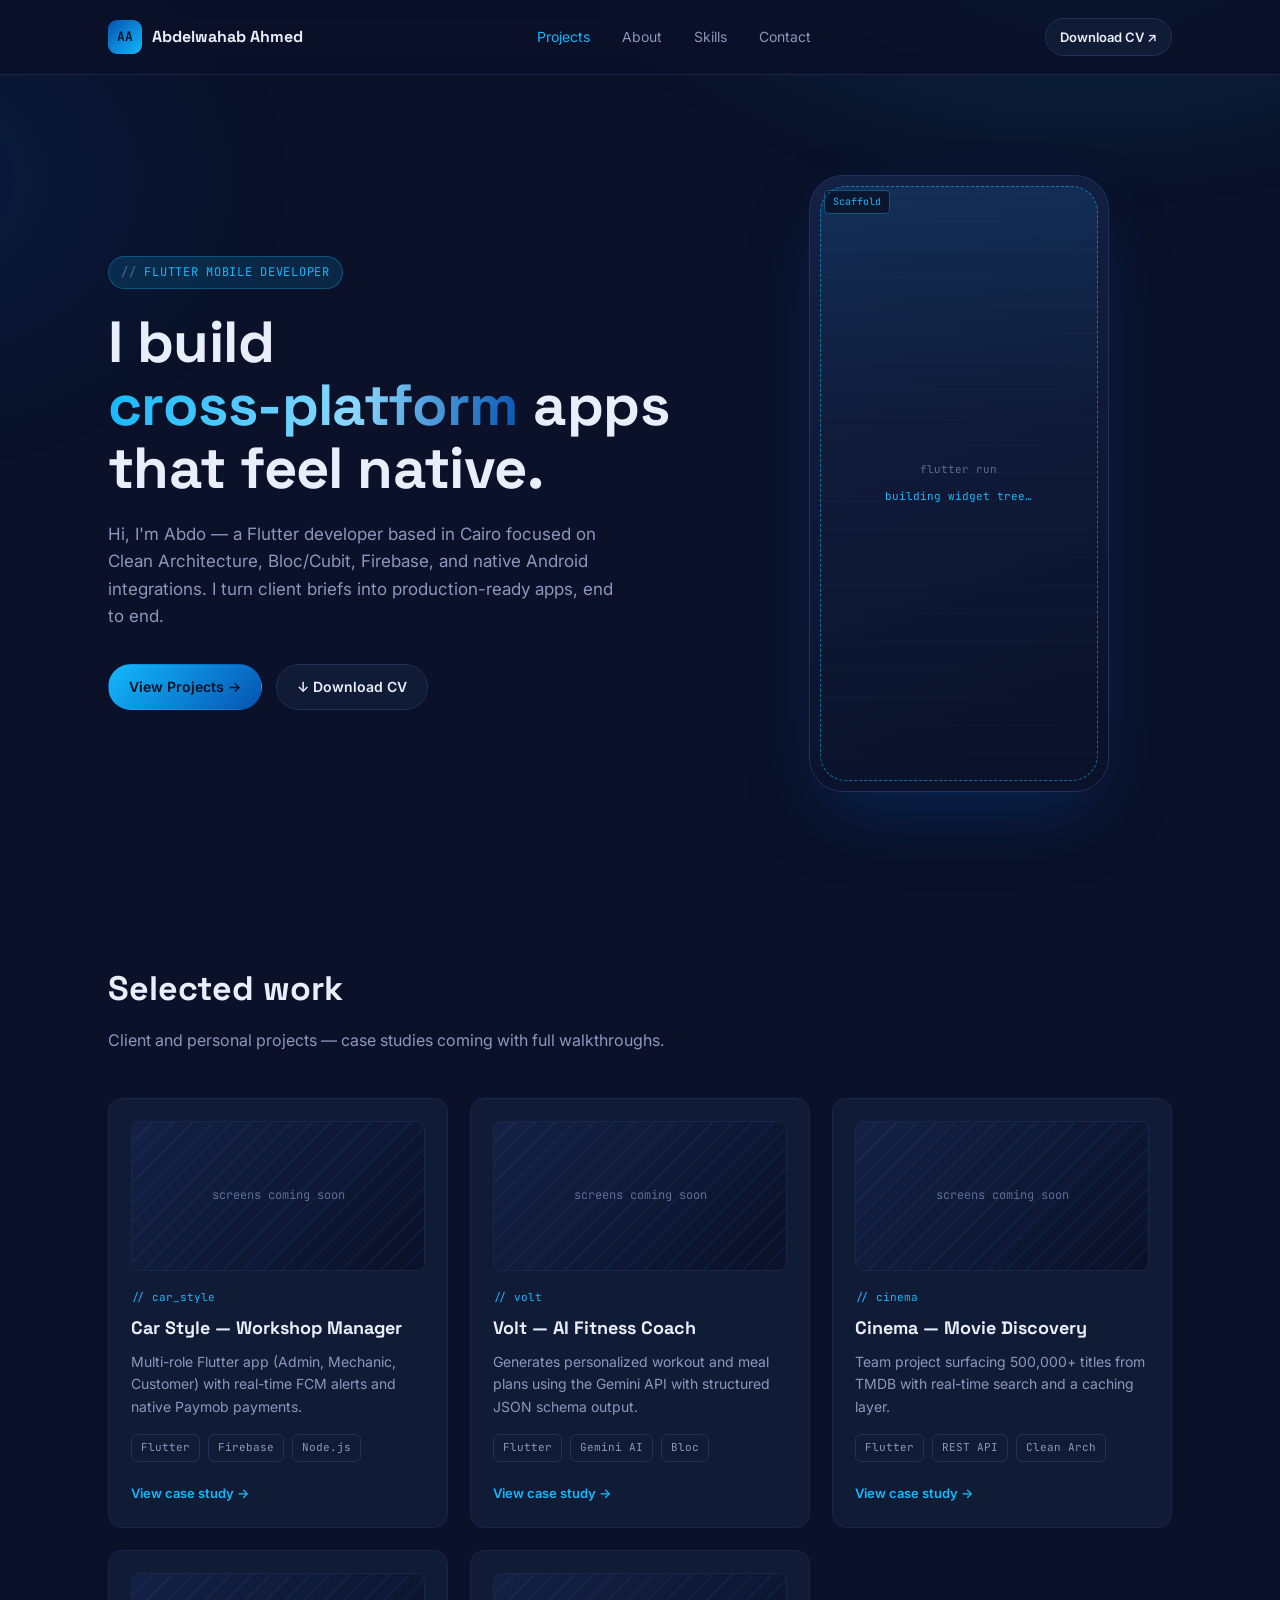
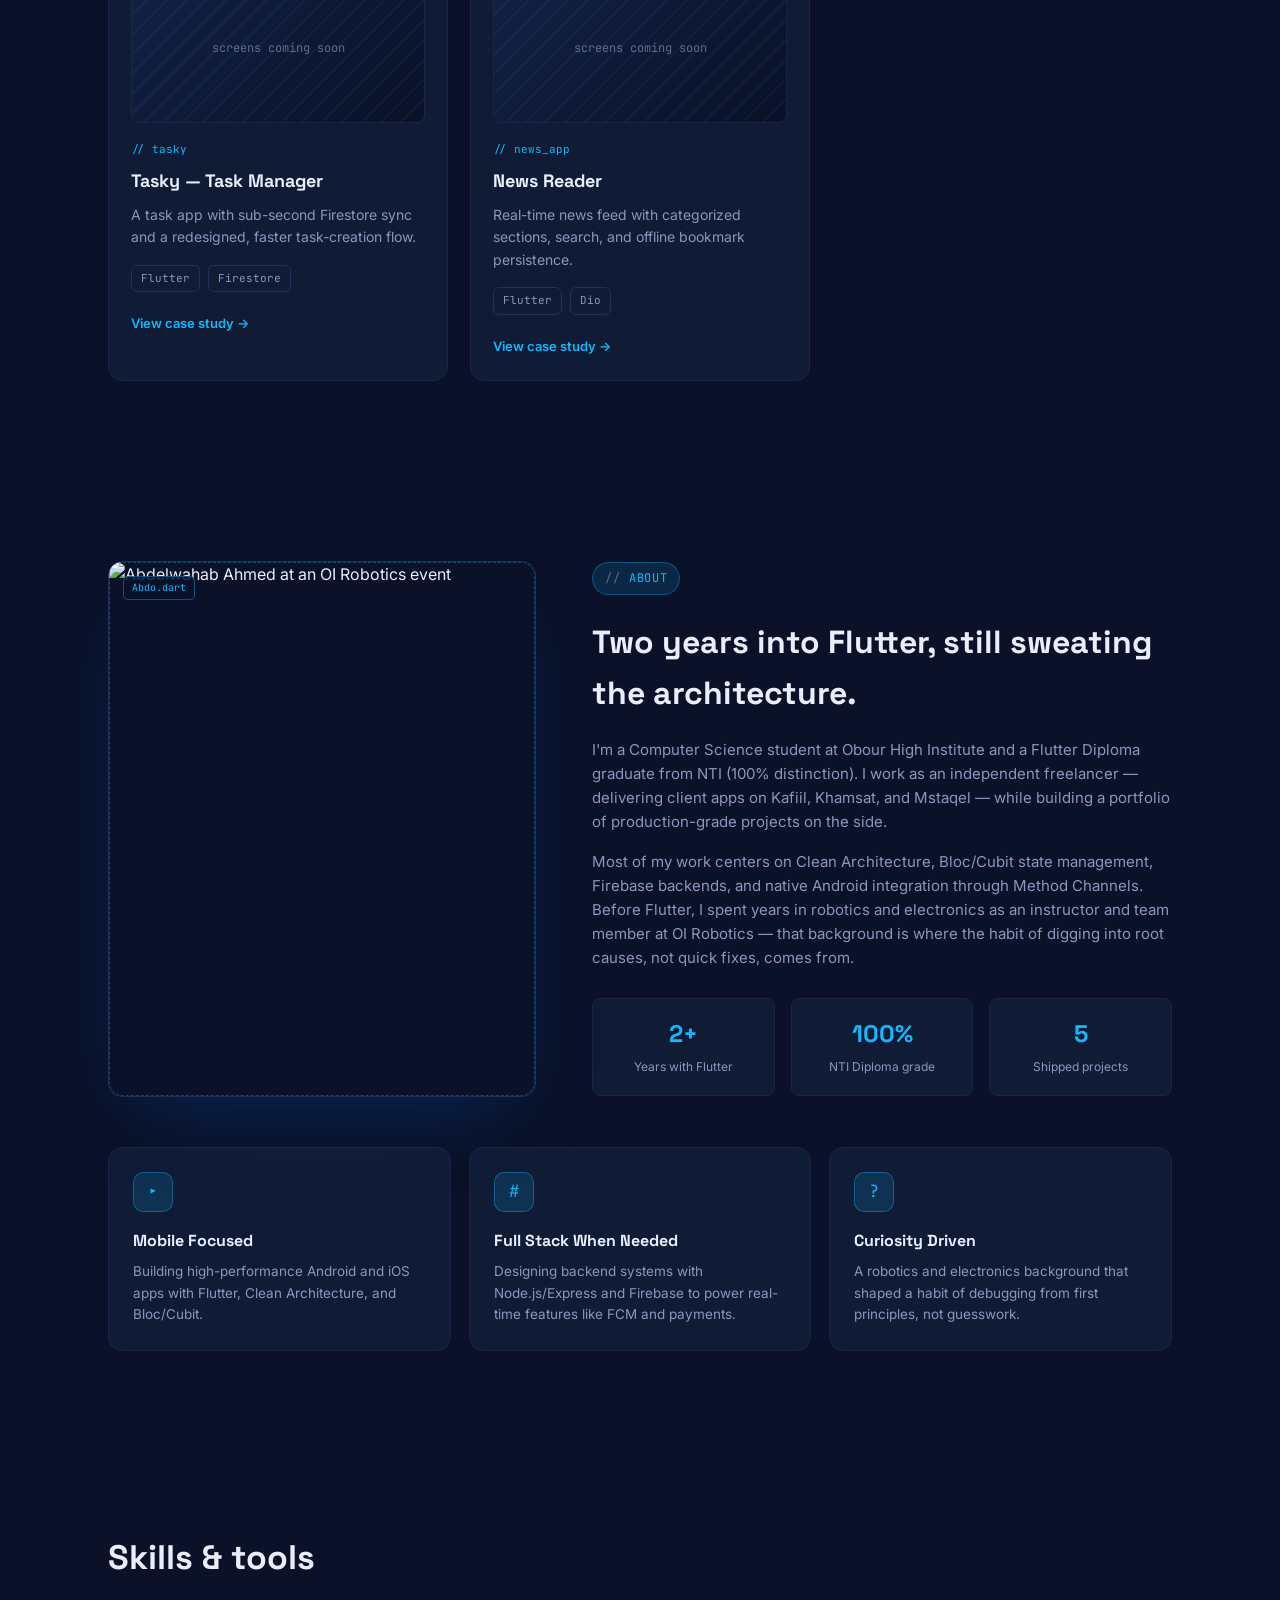
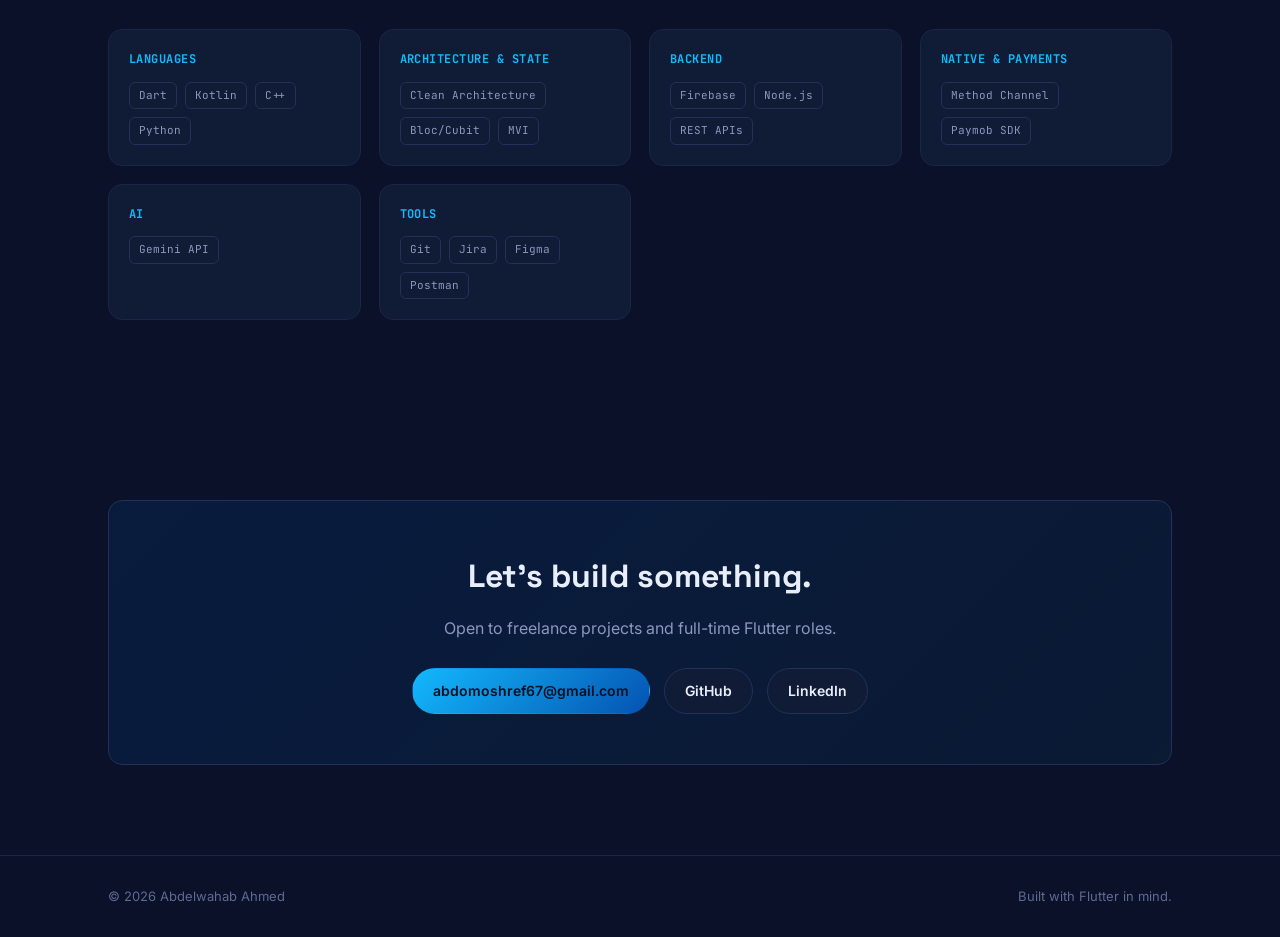
==== index.html @ 55918883 "updated about section" ====
<!DOCTYPE html>
<html lang="en">
<head>
<meta charset="UTF-8">
<meta name="viewport" content="width=device-width, initial-scale=1.0">
<title>Abdelwahab Ahmed — Flutter Mobile Developer</title>
<link rel="stylesheet" href="styles.css">
</head>
<body>

<nav class="nav">
  <div class="wrap">
    <a href="index.html" class="brand">
      <span class="brand-mark">AA</span>
      Abdelwahab Ahmed
    </a>
    <div class="nav-links">
      <a href="#projects" class="active">Projects</a>
      <a href="#about">About</a>
      <a href="#skills">Skills</a>
      <a href="#contact">Contact</a>
    </div>
    <div class="nav-cta">
      <a href="assets/Abdelwahab_Ahmed_CV.pdf" download class="btn btn-ghost btn-sm">Download CV ↗</a>
    </div>
  </div>
</nav>

<header class="hero">
  <div class="wrap hero-grid">
    <div>
      <span class="eyebrow">FLUTTER MOBILE DEVELOPER</span>
      <h1>I build <span class="grad">cross&#8209;platform</span> apps that feel native.</h1>
      <p>Hi, I'm Abdo — a Flutter developer based in Cairo focused on Clean Architecture, Bloc/Cubit, Firebase, and native Android integrations. I turn client briefs into production-ready apps, end to end.</p>
      <div class="hero-actions">
        <a href="#projects" class="btn btn-primary">View Projects →</a>
        <a href="assets/Abdelwahab_Ahmed_CV.pdf" download class="btn btn-ghost">↓ Download CV</a>
      </div>
    </div>
    <div>
      <div class="phone-mock">
        <span class="inspector-tag">Scaffold</span>
        <div class="phone-screen">
          <div>flutter run</div>
          <div style="color:var(--sky)">building widget tree…</div>
        </div>
      </div>
    </div>
  </div>
</header>

<section id="projects">
  <div class="wrap">
    <div class="section-head">
      <h2>Selected work</h2>
      <p>Client and personal projects — case studies coming with full walkthroughs.</p>
    </div>
    <div class="grid-projects">

      <div class="card">
        <div class="card-thumb">screens coming soon</div>
        <span class="card-tag">// car_style</span>
        <h3>Car Style — Workshop Manager</h3>
        <p>Multi-role Flutter app (Admin, Mechanic, Customer) with real-time FCM alerts and native Paymob payments.</p>
        <div class="chip-row">
          <span class="chip">Flutter</span><span class="chip">Firebase</span><span class="chip">Node.js</span>
        </div>
        <a href="projects/car-style.html" class="card-link">View case study →</a>
      </div>

      <div class="card">
        <div class="card-thumb">screens coming soon</div>
        <span class="card-tag">// volt</span>
        <h3>Volt — AI Fitness Coach</h3>
        <p>Generates personalized workout and meal plans using the Gemini API with structured JSON schema output.</p>
        <div class="chip-row">
          <span class="chip">Flutter</span><span class="chip">Gemini AI</span><span class="chip">Bloc</span>
        </div>
        <a href="projects/volt.html" class="card-link">View case study →</a>
      </div>

      <div class="card">
        <div class="card-thumb">screens coming soon</div>
        <span class="card-tag">// cinema</span>
        <h3>Cinema — Movie Discovery</h3>
        <p>Team project surfacing 500,000+ titles from TMDB with real-time search and a caching layer.</p>
        <div class="chip-row">
          <span class="chip">Flutter</span><span class="chip">REST API</span><span class="chip">Clean Arch</span>
        </div>
        <a href="projects/cinema.html" class="card-link">View case study →</a>
      </div>

      <div class="card">
        <div class="card-thumb">screens coming soon</div>
        <span class="card-tag">// tasky</span>
        <h3>Tasky — Task Manager</h3>
        <p>A task app with sub-second Firestore sync and a redesigned, faster task-creation flow.</p>
        <div class="chip-row">
          <span class="chip">Flutter</span><span class="chip">Firestore</span>
        </div>
        <a href="projects/tasky.html" class="card-link">View case study →</a>
      </div>

      <div class="card">
        <div class="card-thumb">screens coming soon</div>
        <span class="card-tag">// news_app</span>
        <h3>News Reader</h3>
        <p>Real-time news feed with categorized sections, search, and offline bookmark persistence.</p>
        <div class="chip-row">
          <span class="chip">Flutter</span><span class="chip">Dio</span>
        </div>
        <a href="projects/news-app.html" class="card-link">View case study →</a>
      </div>

    </div>
  </div>
</section>

<section id="about">
  <div class="wrap">
    <div class="about-grid">
      <div class="about-photo">
        <span class="inspector-tag">Abdo.dart</span>
        <img src="assets/about-photo.jpg" alt="Abdelwahab Ahmed at an OI Robotics event">
      </div>
      <div class="about-copy">
        <span class="eyebrow">ABOUT</span>
        <h2 style="font-family:var(--font-display); font-size:clamp(24px,3vw,32px); margin-bottom:18px;">Two years into Flutter, still sweating the architecture.</h2>
        <p>I'm a Computer Science student at Obour High Institute and a Flutter Diploma graduate from NTI (100% distinction). I work as an independent freelancer — delivering client apps on Kafiil, Khamsat, and Mstaqel — while building a portfolio of production-grade projects on the side.</p>
        <p>Most of my work centers on Clean Architecture, Bloc/Cubit state management, Firebase backends, and native Android integration through Method Channels. Before Flutter, I spent years in robotics and electronics as an instructor and team member at OI Robotics — that background is where the habit of digging into root causes, not quick fixes, comes from.</p>
        <div class="stat-row">
          <div class="stat"><b>2+</b><span>Years with Flutter</span></div>
          <div class="stat"><b>100%</b><span>NTI Diploma grade</span></div>
          <div class="stat"><b>5</b><span>Shipped projects</span></div>
        </div>
      </div>
    </div>

    <div class="about-features">
      <div class="feature-card">
        <div class="feature-icon">▸</div>
        <h4>Mobile Focused</h4>
        <p>Building high-performance Android and iOS apps with Flutter, Clean Architecture, and Bloc/Cubit.</p>
      </div>
      <div class="feature-card">
        <div class="feature-icon">#</div>
        <h4>Full Stack When Needed</h4>
        <p>Designing backend systems with Node.js/Express and Firebase to power real-time features like FCM and payments.</p>
      </div>
      <div class="feature-card">
        <div class="feature-icon">?</div>
        <h4>Curiosity Driven</h4>
        <p>A robotics and electronics background that shaped a habit of debugging from first principles, not guesswork.</p>
      </div>
    </div>
  </div>
</section>

<section id="skills">
  <div class="wrap">
    <div class="section-head">
      <h2>Skills &amp; tools</h2>
    </div>
    <div class="skills-grid">
      <div class="skill-card">
        <h4>LANGUAGES</h4>
        <div class="chip-row">
          <span class="chip">Dart</span><span class="chip">Kotlin</span><span class="chip">C++</span><span class="chip">Python</span>
        </div>
      </div>
      <div class="skill-card">
        <h4>ARCHITECTURE &amp; STATE</h4>
        <div class="chip-row">
          <span class="chip">Clean Architecture</span><span class="chip">Bloc/Cubit</span><span class="chip">MVI</span>
        </div>
      </div>
      <div class="skill-card">
        <h4>BACKEND</h4>
        <div class="chip-row">
          <span class="chip">Firebase</span><span class="chip">Node.js</span><span class="chip">REST APIs</span>
        </div>
      </div>
      <div class="skill-card">
        <h4>NATIVE &amp; PAYMENTS</h4>
        <div class="chip-row">
          <span class="chip">Method Channel</span><span class="chip">Paymob SDK</span>
        </div>
      </div>
      <div class="skill-card">
        <h4>AI</h4>
        <div class="chip-row">
          <span class="chip">Gemini API</span>
        </div>
      </div>
      <div class="skill-card">
        <h4>TOOLS</h4>
        <div class="chip-row">
          <span class="chip">Git</span><span class="chip">Jira</span><span class="chip">Figma</span><span class="chip">Postman</span>
        </div>
      </div>
    </div>
  </div>
</section>

<section id="contact">
  <div class="wrap">
    <div class="contact-box">
      <h2>Let's build something.</h2>
      <p>Open to freelance projects and full-time Flutter roles.</p>
      <div class="contact-links">
        <a href="mailto:abdomoshref67@gmail.com" class="btn btn-primary">abdomoshref67@gmail.com</a>
        <a href="#" class="btn btn-ghost">GitHub</a>
        <a href="#" class="btn btn-ghost">LinkedIn</a>
      </div>
    </div>
  </div>
</section>

<footer>
  <div class="wrap">
    <span>© 2026 Abdelwahab Ahmed</span>
    <span>Built with Flutter in mind.</span>
  </div>
</footer>

</body>
</html>
---- styles.css ----
@import url('https://fonts.googleapis.com/css2?family=Space+Grotesk:wght@500;600;700&family=Inter:wght@400;500;600&family=JetBrains+Mono:wght@400;500&display=swap');

:root{
  /* Ink */
  --bg: #0A1128;
  --surface: #101B36;
  --surface-2: #142145;
  --border: #22305A;
  --border-soft: #1A2547;

  /* Flutter-inspired blue gradient (brand-grounded, not generic indigo) */
  --deep: #0553B1;
  --sky: #13B9FD;
  --sky-soft: rgba(19,185,253,0.14);

  --text: #E9EEFB;
  --text-muted: #8C97BE;
  --text-faint: #5E6A93;

  --ok: #34D399;
  --warn: #F5A623;

  --radius: 14px;
  --radius-sm: 8px;
  --maxw: 1120px;

  --font-display: 'Space Grotesk', 'Inter', sans-serif;
  --font-body: 'Inter', -apple-system, sans-serif;
  --font-mono: 'JetBrains Mono', monospace;
}

*{ box-sizing: border-box; margin:0; padding:0; }
html{ scroll-behavior: smooth; }
body{
  background: var(--bg);
  color: var(--text);
  font-family: var(--font-body);
  line-height: 1.6;
  -webkit-font-smoothing: antialiased;
}
body::before{
  content:"";
  position: fixed; inset:0;
  background:
    radial-gradient(ellipse 900px 500px at 85% -10%, rgba(19,185,253,0.16), transparent 60%),
    radial-gradient(ellipse 700px 500px at -10% 20%, rgba(5,83,177,0.18), transparent 60%);
  pointer-events:none; z-index:0;
}
img{ max-width:100%; display:block; }
a{ color: inherit; text-decoration:none; }
:focus-visible{ outline: 2px solid var(--sky); outline-offset: 3px; }
.wrap{ max-width: var(--maxw); margin:0 auto; padding: 0 28px; position:relative; z-index:1; }

/* ---------- Nav ---------- */
.nav{
  position: sticky; top:0; z-index:50;
  background: rgba(10,17,40,0.82);
  backdrop-filter: blur(10px);
  border-bottom: 1px solid var(--border-soft);
}
.nav .wrap{ display:flex; align-items:center; justify-content:space-between; height:74px; }
.brand{ display:flex; align-items:center; gap:10px; font-family: var(--font-display); font-weight:700; font-size:16px; }
.brand-mark{
  width:34px; height:34px; border-radius:9px;
  background: linear-gradient(135deg, var(--deep), var(--sky));
  display:flex; align-items:center; justify-content:center;
  font-family: var(--font-mono); font-size:13px; font-weight:600; color:#04101F;
}
.nav-links{ display:flex; gap:32px; font-size:14px; color: var(--text-muted); }
.nav-links a:hover{ color: var(--text); }
.nav-links .active{ color: var(--sky); }
.nav-cta{ display:flex; align-items:center; gap:14px; }

.btn{
  display:inline-flex; align-items:center; gap:8px;
  padding: 11px 20px; border-radius: 999px;
  font-size: 14px; font-weight:600; font-family: var(--font-body);
  border:1px solid transparent; cursor:pointer;
  transition: transform .15s ease, border-color .15s ease, background .15s ease;
}
.btn:hover{ transform: translateY(-1px); }
.btn-primary{ background: linear-gradient(135deg, var(--sky), var(--deep)); color:#04101F; }
.btn-ghost{ background: var(--surface); border-color: var(--border); color: var(--text); }
.btn-ghost:hover{ border-color: var(--sky); }
.btn-sm{ padding: 8px 14px; font-size:13px; }

/* ---------- Eyebrow / labels ---------- */
.eyebrow{
  display:inline-flex; align-items:center; gap:8px;
  font-family: var(--font-mono); font-size:12px; letter-spacing:.06em;
  color: var(--sky); background: var(--sky-soft);
  border:1px solid rgba(19,185,253,0.3);
  padding:6px 12px; border-radius: 999px; margin-bottom:22px;
}
.eyebrow::before{ content:"//"; color: var(--text-faint); }

/* ---------- Hero ---------- */
.hero{ padding: 100px 0 80px; position:relative; }
.hero-grid{ display:grid; grid-template-columns: 1.15fr 0.85fr; gap:60px; align-items:center; }
.hero h1{
  font-family: var(--font-display); font-weight:700;
  font-size: clamp(38px, 5vw, 58px); line-height:1.08; letter-spacing:-0.01em;
}
.hero h1 .grad{
  background: linear-gradient(100deg, var(--sky), #8BD8FF 60%, var(--deep));
  -webkit-background-clip:text; background-clip:text; color:transparent;
}
.hero p{ color: var(--text-muted); font-size:17px; max-width:520px; margin-top:22px; }
.hero-actions{ display:flex; gap:14px; margin-top:34px; }

/* Widget-inspector style phone mockup — signature element */
.phone-mock{
  position:relative; width: 100%; max-width:300px; margin-inline:auto;
  aspect-ratio: 9/18.5;
  border-radius: 34px;
  background: linear-gradient(160deg, var(--surface-2), var(--bg));
  border: 1px solid var(--border);
  box-shadow: 0 30px 80px -20px rgba(5,83,177,0.35);
  padding: 10px;
  overflow:hidden;
}
.phone-mock::after{
  content:"";
  position:absolute; inset: 10px;
  border-radius: 26px;
  border: 1.5px dashed rgba(19,185,253,0.55);
  pointer-events:none;
}
.phone-screen{
  width:100%; height:100%; border-radius:26px;
  background:
    linear-gradient(180deg, rgba(19,185,253,0.10), transparent 40%),
    repeating-linear-gradient(0deg, rgba(255,255,255,0.02) 0 1px, transparent 1px 28px);
  display:flex; flex-direction:column; align-items:center; justify-content:center; gap:10px;
  color: var(--text-faint); font-family: var(--font-mono); font-size:11px; text-align:center; padding: 20px;
}
.inspector-tag{
  position:absolute; top:14px; left:14px;
  font-family: var(--font-mono); font-size:10px; color: var(--sky);
  background: rgba(10,17,40,0.85); border:1px solid rgba(19,185,253,0.4);
  padding:3px 8px; border-radius:5px;
}

/* ---------- Section shell ---------- */
section{ padding: 90px 0; position:relative; }
.section-head{ margin-bottom:44px; max-width: 640px; }
.section-head h2{ font-family: var(--font-display); font-size: clamp(26px,3vw,34px); font-weight:700; }
.section-head p{ color: var(--text-muted); margin-top:12px; }

/* ---------- Project cards ---------- */
.grid-projects{ display:grid; grid-template-columns: repeat(auto-fit, minmax(300px,1fr)); gap:22px; }
.card{
  background: var(--surface);
  border:1px solid var(--border-soft);
  border-radius: var(--radius);
  padding: 22px;
  transition: border-color .15s ease, transform .15s ease;
}
.card:hover{ border-color: var(--sky); transform: translateY(-3px); }
.card-thumb{
  height:150px; border-radius: var(--radius-sm); margin-bottom:18px;
  background: linear-gradient(135deg, var(--surface-2), var(--bg));
  border: 1px solid var(--border-soft);
  display:flex; align-items:center; justify-content:center;
  font-family: var(--font-mono); font-size:12px; color: var(--text-faint);
  position:relative; overflow:hidden;
}
.card-thumb::before{
  content:""; position:absolute; inset:0;
  background: repeating-linear-gradient(135deg, rgba(19,185,253,0.06) 0 2px, transparent 2px 14px);
}
.card-tag{ font-family: var(--font-mono); font-size:11px; color: var(--sky); margin-bottom:8px; display:block; }
.card h3{ font-family: var(--font-display); font-size:18px; margin-bottom:8px; }
.card p{ color: var(--text-muted); font-size:14px; margin-bottom:16px; }
.chip-row{ display:flex; flex-wrap:wrap; gap:8px; margin-bottom:18px; }
.chip{
  font-family: var(--font-mono); font-size:11px; color: var(--text-muted);
  border:1px solid var(--border); padding:4px 9px; border-radius:6px;
}
.card-link{ font-size:13px; font-weight:600; color: var(--sky); display:inline-flex; align-items:center; gap:6px; }
.card-link:hover{ gap:9px; }

/* ---------- Skills ---------- */
.skills-grid{ display:grid; grid-template-columns: repeat(auto-fit, minmax(230px,1fr)); gap:18px; }
.skill-card{ background: var(--surface); border:1px solid var(--border-soft); border-radius: var(--radius); padding:20px; }
.skill-card h4{ font-family: var(--font-mono); font-size:12px; color: var(--sky); letter-spacing:.04em; margin-bottom:12px; }
.skill-card .chip-row{ margin:0; }

/* ---------- About ---------- */
.about-grid{ display:grid; grid-template-columns: 0.85fr 1.15fr; gap:56px; align-items:center; margin-bottom:50px; }
.about-photo{
  position:relative; border-radius: var(--radius); overflow:hidden;
  border:1px solid var(--border); aspect-ratio: 4/5;
  box-shadow: 0 30px 80px -30px rgba(5,83,177,0.4);
}
.about-photo img{ width:100%; height:100%; object-fit:cover; }
.about-photo::after{
  content:""; position:absolute; inset:0; border-radius:var(--radius);
  border: 1.5px dashed rgba(19,185,253,0.35); pointer-events:none;
}
.about-photo .inspector-tag{ top:14px; left:14px; }
.about-copy p{ color: var(--text-muted); margin-bottom:16px; font-size:15px; }
.about-copy p:last-child{ margin-bottom:0; }

.about-features{ display:grid; grid-template-columns:repeat(3,1fr); gap:18px; }
.feature-card{ background: var(--surface); border:1px solid var(--border-soft); border-radius: var(--radius); padding:24px; }
.feature-icon{
  width:40px; height:40px; border-radius:10px; margin-bottom:16px;
  background: var(--sky-soft); border:1px solid rgba(19,185,253,0.35);
  display:flex; align-items:center; justify-content:center;
  font-family: var(--font-mono); font-size:17px; color: var(--sky);
}
.feature-card h4{ font-family: var(--font-display); font-size:16px; margin-bottom:8px; }
.feature-card p{ color: var(--text-muted); font-size:13.5px; }

.stat-row{ display:grid; grid-template-columns:repeat(3,1fr); gap:16px; margin-top:28px; }
.stat{ background: var(--surface); border:1px solid var(--border-soft); border-radius: var(--radius-sm); padding:16px; text-align:center; }
.stat b{ font-family: var(--font-display); font-size:24px; display:block; color: var(--sky); }
.stat span{ font-size:12px; color: var(--text-muted); }

/* ---------- Contact ---------- */
.contact-box{
  background: linear-gradient(135deg, rgba(5,83,177,0.16), rgba(19,185,253,0.06));
  border:1px solid var(--border); border-radius: var(--radius);
  padding: 50px; text-align:center;
}
.contact-box h2{ font-family: var(--font-display); font-size: clamp(24px,3vw,32px); margin-bottom:14px; }
.contact-box p{ color: var(--text-muted); margin-bottom:26px; }
.contact-links{ display:flex; gap:14px; justify-content:center; flex-wrap:wrap; }

footer{ border-top:1px solid var(--border-soft); padding: 30px 0; }
footer .wrap{ display:flex; justify-content:space-between; align-items:center; font-size:13px; color: var(--text-faint); flex-wrap:wrap; gap:10px; }

/* ---------- Project detail page ---------- */
.case-hero{
  background: var(--surface); border-bottom:1px solid var(--border-soft);
  padding: 40px 0 34px;
}
.back-link{ font-family: var(--font-mono); font-size:13px; color: var(--text-muted); display:inline-flex; gap:8px; margin-bottom:20px; }
.back-link:hover{ color: var(--sky); }
.case-title-row{ display:flex; align-items:flex-end; justify-content:space-between; gap:20px; flex-wrap:wrap; }
.case-title-row h1{ font-family: var(--font-display); font-size: clamp(28px,4vw,40px); }
.case-title-row .eyebrow{ margin-bottom:12px; }

.case-body{ padding: 60px 0 90px; }
.case-grid{ display:grid; grid-template-columns: 1.2fr 0.8fr; gap:44px; align-items:start; }
.box{ background: var(--surface); border:1px solid var(--border-soft); border-radius: var(--radius); padding:28px; margin-bottom:22px; }
.box h3{ font-family: var(--font-display); font-size:19px; margin-bottom:16px; display:flex; align-items:center; gap:10px; }
.box h3 .ic{ color: var(--sky); font-family: var(--font-mono); font-size:16px; }
.box p{ color: var(--text-muted); }
.cap-list{ list-style:none; display:flex; flex-direction:column; gap:12px; }
.cap-list li{ display:flex; gap:10px; font-size:14.5px; color: var(--text); }
.cap-list li::before{ content:"\2713"; color: var(--ok); font-weight:700; flex-shrink:0; }
.tech-row{ display:flex; flex-wrap:wrap; gap:9px; }
.side-sticky{ position:sticky; top:100px; }

@media (max-width: 860px){
  .hero-grid, .about-grid, .case-grid{ grid-template-columns: 1fr; }
  .nav-links{ display:none; }
  .stat-row{ grid-template-columns: 1fr 1fr; }
  .about-features{ grid-template-columns: 1fr; }
}
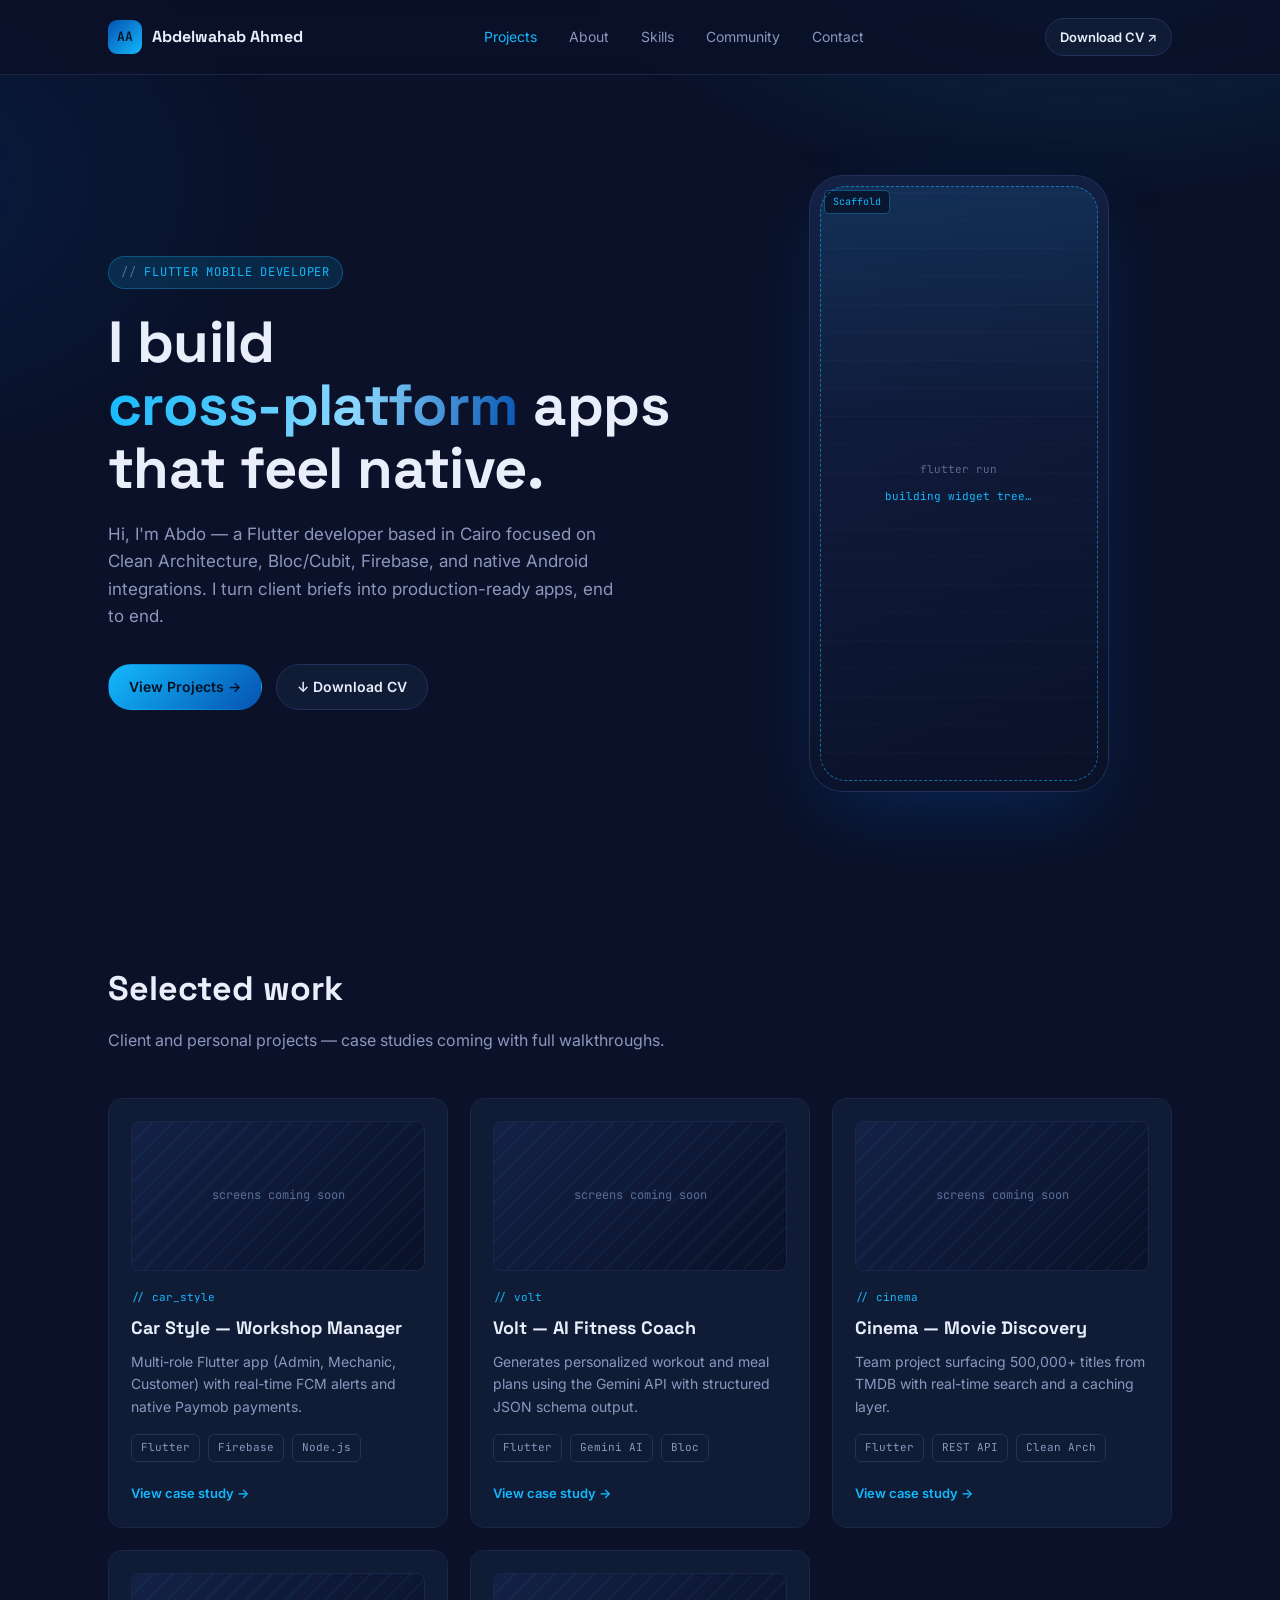
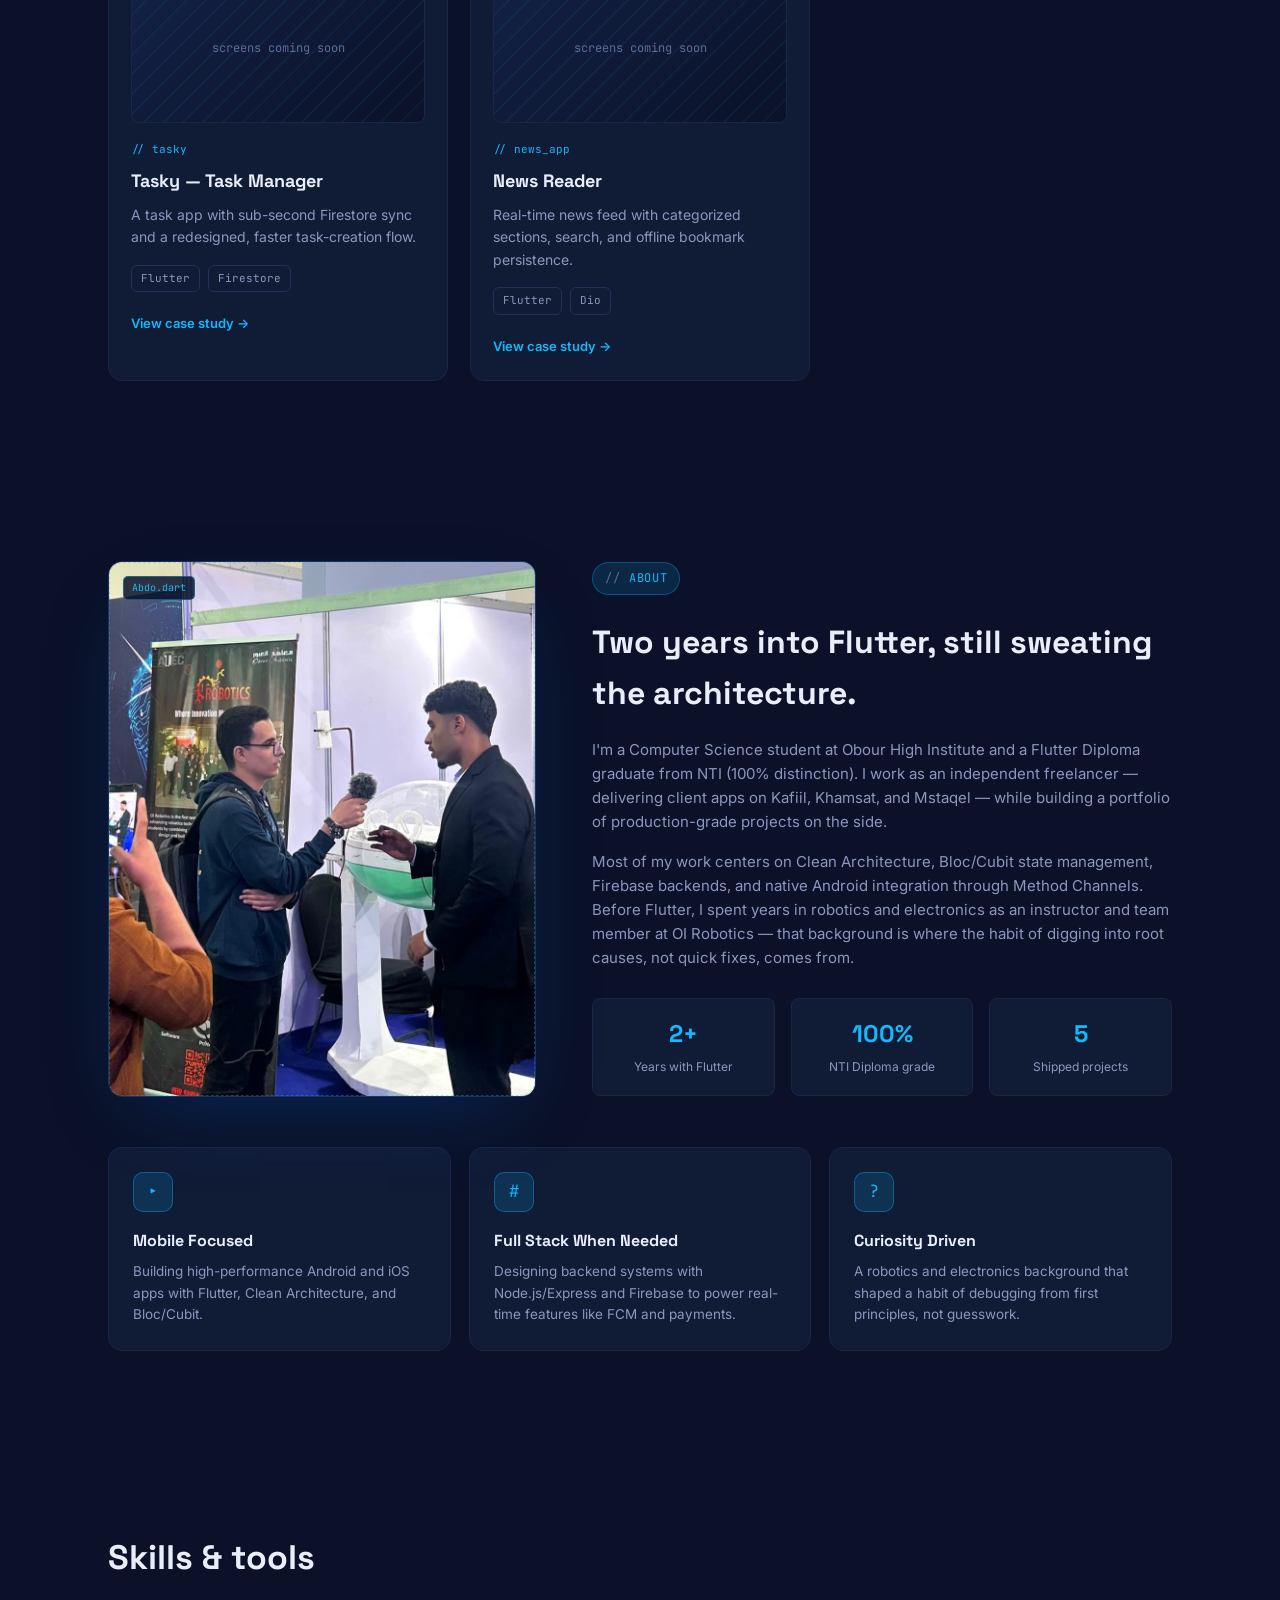
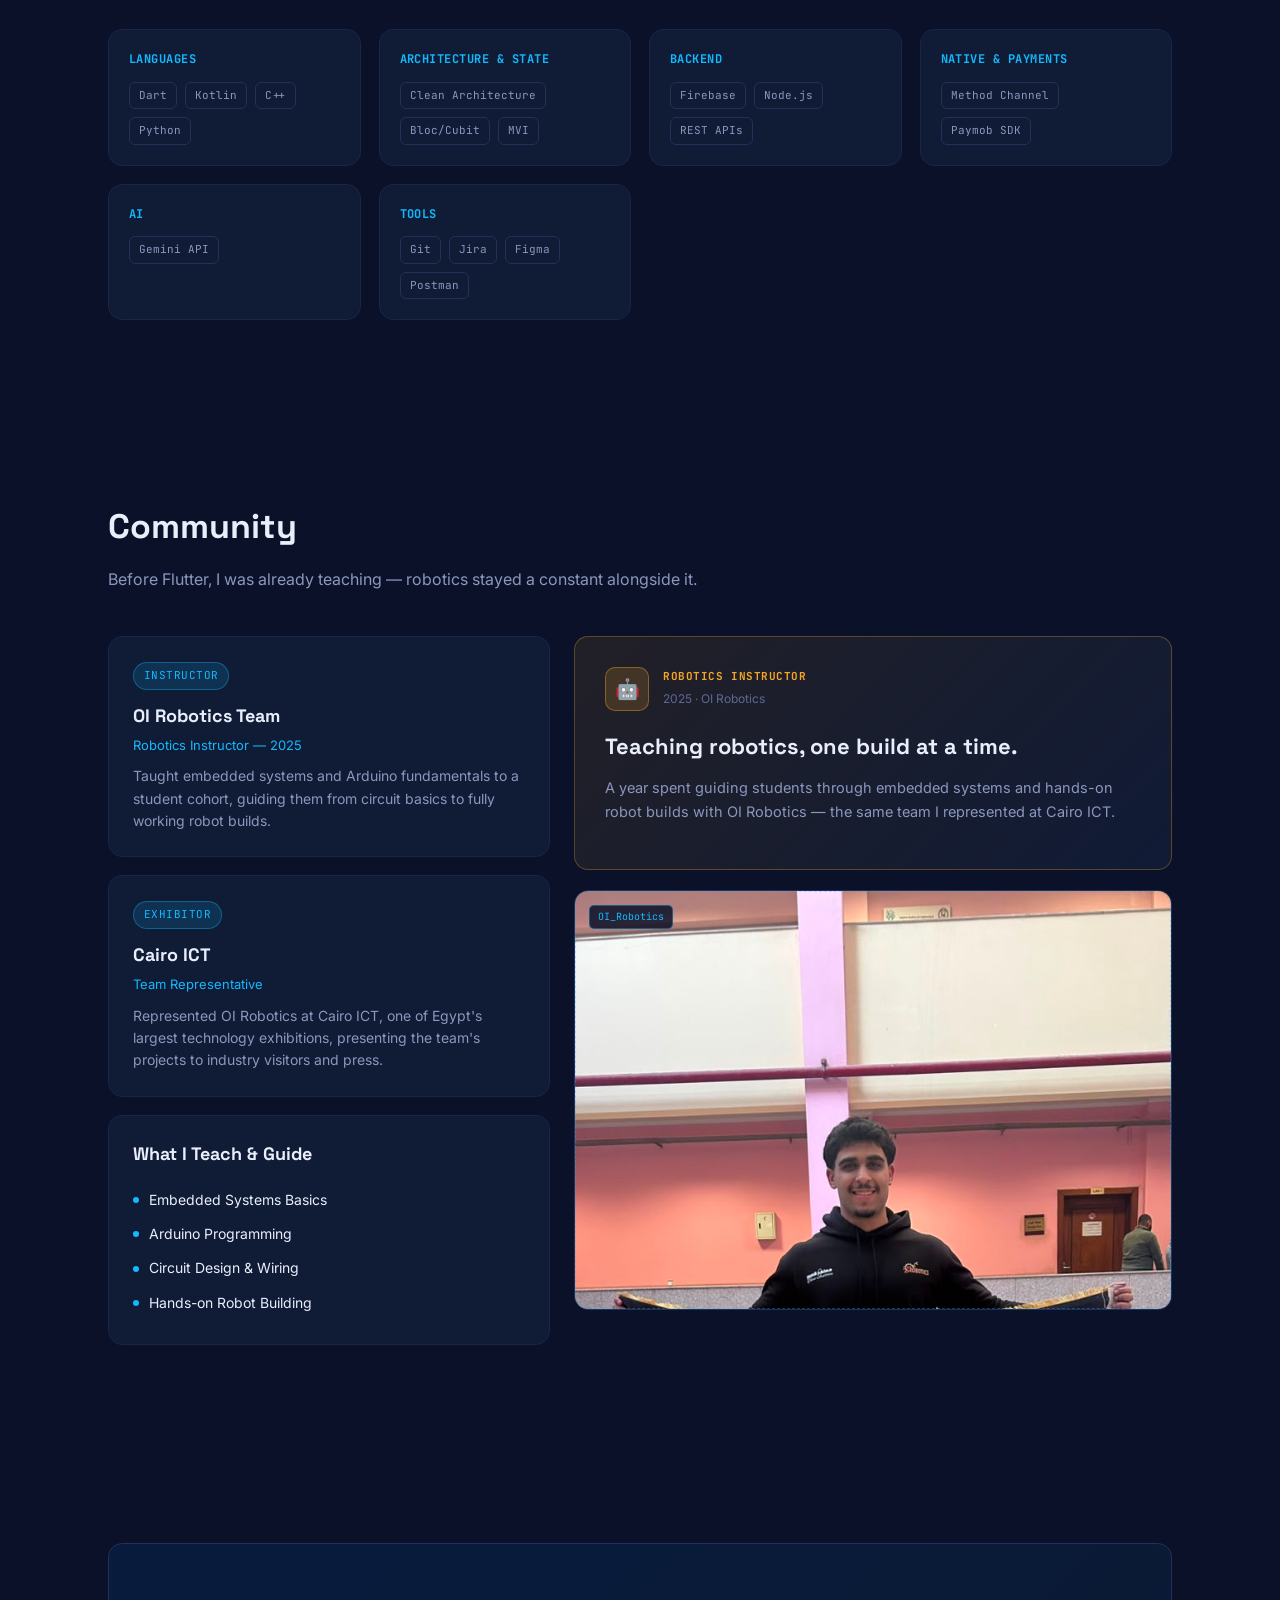
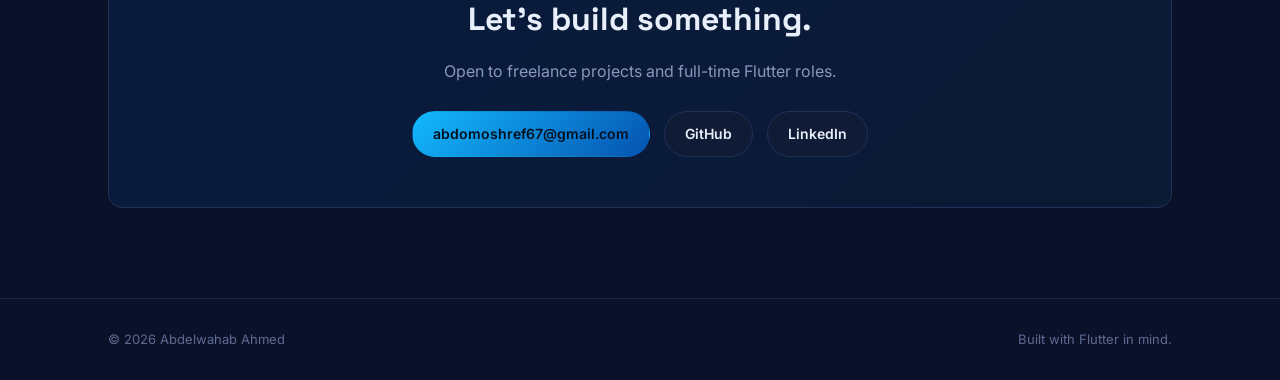
==== commit f698d68a: "added community section" ====
--- a/index.html
+++ b/index.html
@@ -18,6 +18,7 @@
       <a href="#projects" class="active">Projects</a>
       <a href="#about">About</a>
       <a href="#skills">Skills</a>
+      <a href="#community">Community</a>
       <a href="#contact">Contact</a>
     </div>
     <div class="nav-cta">
@@ -202,6 +203,58 @@
   </div>
 </section>
 
+<section id="community">
+  <div class="wrap">
+    <div class="section-head">
+      <h2>Community</h2>
+      <p>Before Flutter, I was already teaching — robotics stayed a constant alongside it.</p>
+    </div>
+    <div class="community-grid">
+      <div>
+        <div class="community-card">
+          <span class="role-tag">INSTRUCTOR</span>
+          <h4>OI Robotics Team</h4>
+          <span class="role-sub">Robotics Instructor — 2025</span>
+          <p>Taught embedded systems and Arduino fundamentals to a student cohort, guiding them from circuit basics to fully working robot builds.</p>
+        </div>
+        <div class="community-card">
+          <span class="role-tag">EXHIBITOR</span>
+          <h4>Cairo ICT</h4>
+          <span class="role-sub">Team Representative</span>
+          <p>Represented OI Robotics at Cairo ICT, one of Egypt's largest technology exhibitions, presenting the team's projects to industry visitors and press.</p>
+        </div>
+        <div class="community-card">
+          <h4 style="margin-bottom:14px;">What I Teach &amp; Guide</h4>
+          <ul class="teach-list">
+            <li>Embedded Systems Basics</li>
+            <li>Arduino Programming</li>
+            <li>Circuit Design &amp; Wiring</li>
+            <li>Hands-on Robot Building</li>
+          </ul>
+        </div>
+      </div>
+
+      <div>
+        <div class="achievement-box">
+          <div class="achievement-top">
+            <div class="achievement-icon">🤖</div>
+            <div>
+              <b>ROBOTICS INSTRUCTOR</b>
+              <span>2025 · OI Robotics</span>
+            </div>
+          </div>
+          <h3>Teaching robotics, one build at a time.</h3>
+          <p>A year spent guiding students through embedded systems and hands-on robot builds with OI Robotics — the same team I represented at Cairo ICT.</p>
+        </div>
+        <div class="community-photo">
+          <span class="inspector-tag">OI_Robotics</span>
+          <img src="assets/community-photo.jpg" alt="Abdelwahab Ahmed holding the OI Robotics team banner">
+        </div>
+      </div>
+    </div>
+  </div>
+</section>
+
 <section id="contact">
   <div class="wrap">
     <div class="contact-box">
@@ -209,8 +262,8 @@
       <p>Open to freelance projects and full-time Flutter roles.</p>
       <div class="contact-links">
         <a href="mailto:abdomoshref67@gmail.com" class="btn btn-primary">abdomoshref67@gmail.com</a>
-        <a href="#" class="btn btn-ghost">GitHub</a>
-        <a href="#" class="btn btn-ghost">LinkedIn</a>
+        <a href="https://github.com/abdo00ahmed" class="btn btn-ghost">GitHub</a>
+        <a href="https://www.linkedin.com/in/abdelwahab-ahmed-548336354" class="btn btn-ghost">LinkedIn</a>
       </div>
     </div>
   </div>
--- a/styles.css
+++ b/styles.css
@@ -218,7 +218,50 @@
 .stat b{ font-family: var(--font-display); font-size:24px; display:block; color: var(--sky); }
 .stat span{ font-size:12px; color: var(--text-muted); }
 
-/* ---------- Contact ---------- */
+/* ---------- Community ---------- */
+.community-grid{ display:grid; grid-template-columns: 0.85fr 1.15fr; gap:24px; align-items:start; }
+.community-card{
+  background: var(--surface); border:1px solid var(--border-soft); border-radius: var(--radius);
+  padding: 24px; margin-bottom:18px;
+}
+.role-tag{
+  display:inline-block; font-family: var(--font-mono); font-size:11px; letter-spacing:.04em;
+  color: var(--sky); background: var(--sky-soft); border:1px solid rgba(19,185,253,0.35);
+  padding:4px 10px; border-radius:999px; margin-bottom:12px;
+}
+.community-card h4{ font-family: var(--font-display); font-size:18px; margin-bottom:4px; }
+.community-card .role-sub{ font-size:13px; color: var(--sky); margin-bottom:10px; display:block; }
+.community-card p{ color: var(--text-muted); font-size:14px; }
+.teach-list{ list-style:none; }
+.teach-list li{ display:flex; align-items:center; gap:10px; font-size:14px; color: var(--text); padding:6px 0; }
+.teach-list li::before{ content:""; width:6px; height:6px; border-radius:50%; background: var(--sky); flex-shrink:0; }
+
+.achievement-box{
+  background: linear-gradient(135deg, rgba(245,166,35,0.10), var(--surface));
+  border:1px solid rgba(245,166,35,0.3); border-radius: var(--radius);
+  padding: 30px; margin-bottom:20px;
+}
+.achievement-top{ display:flex; align-items:center; gap:14px; margin-bottom:18px; }
+.achievement-icon{
+  width:44px; height:44px; border-radius:10px; flex-shrink:0;
+  background: rgba(245,166,35,0.16); border:1px solid rgba(245,166,35,0.4);
+  display:flex; align-items:center; justify-content:center; font-size:20px;
+}
+.achievement-top b{ font-family: var(--font-mono); font-size:11px; letter-spacing:.05em; color: var(--warn); display:block; }
+.achievement-top span{ font-size:12px; color: var(--text-faint); }
+.achievement-box h3{ font-family: var(--font-display); font-size:22px; margin-bottom:12px; }
+.achievement-box p{ color: var(--text-muted); font-size:14.5px; margin-bottom:16px; }
+
+.community-photo{
+  position:relative; border-radius: var(--radius); overflow:hidden;
+  border:1px solid var(--border); max-height:420px;
+}
+.community-photo img{ width:100%; height:100%; object-fit:cover; display:block; }
+.community-photo::after{
+  content:""; position:absolute; inset:0; border-radius:var(--radius);
+  border: 1.5px dashed rgba(19,185,253,0.35); pointer-events:none;
+}
+.community-photo .inspector-tag{ top:14px; left:14px; }
 .contact-box{
   background: linear-gradient(135deg, rgba(5,83,177,0.16), rgba(19,185,253,0.06));
   border:1px solid var(--border); border-radius: var(--radius);
@@ -255,7 +298,7 @@
 .side-sticky{ position:sticky; top:100px; }
 
 @media (max-width: 860px){
-  .hero-grid, .about-grid, .case-grid{ grid-template-columns: 1fr; }
+  .hero-grid, .about-grid, .case-grid, .community-grid{ grid-template-columns: 1fr; }
   .nav-links{ display:none; }
   .stat-row{ grid-template-columns: 1fr 1fr; }
   .about-features{ grid-template-columns: 1fr; }
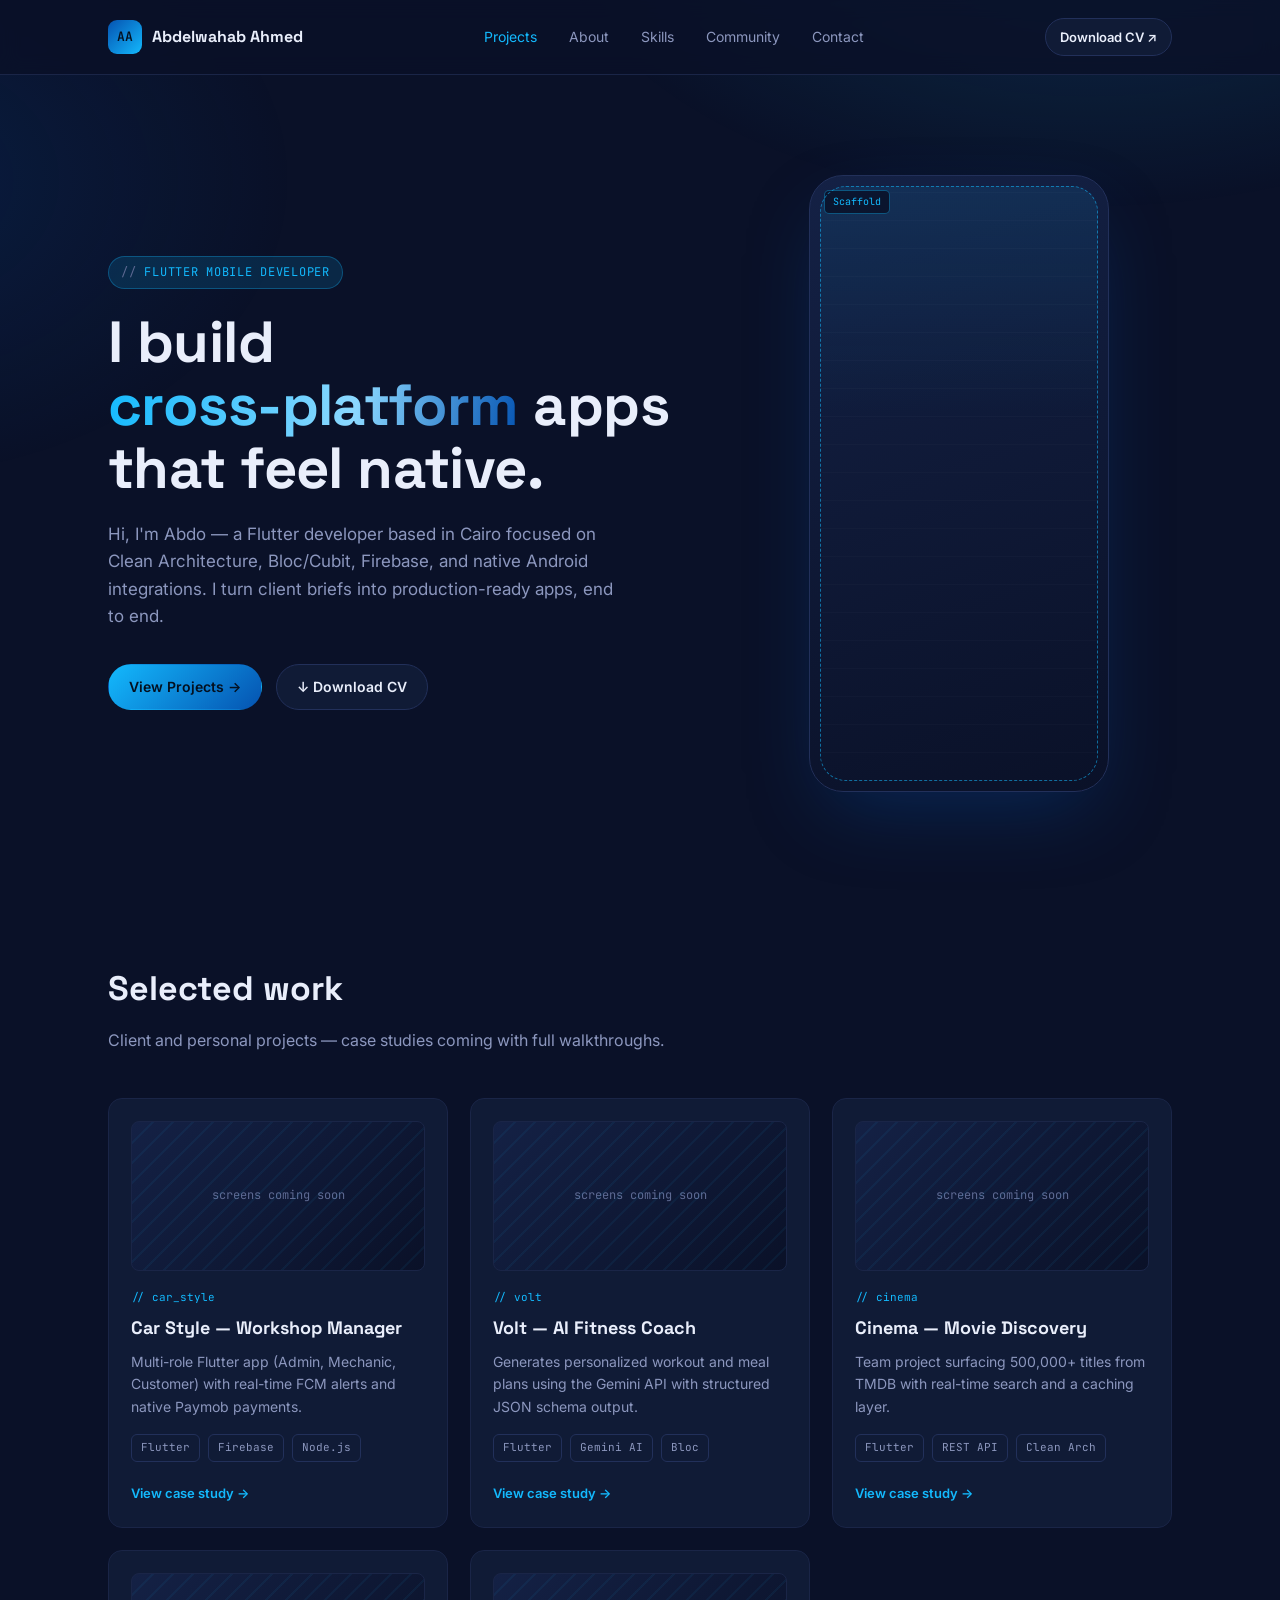
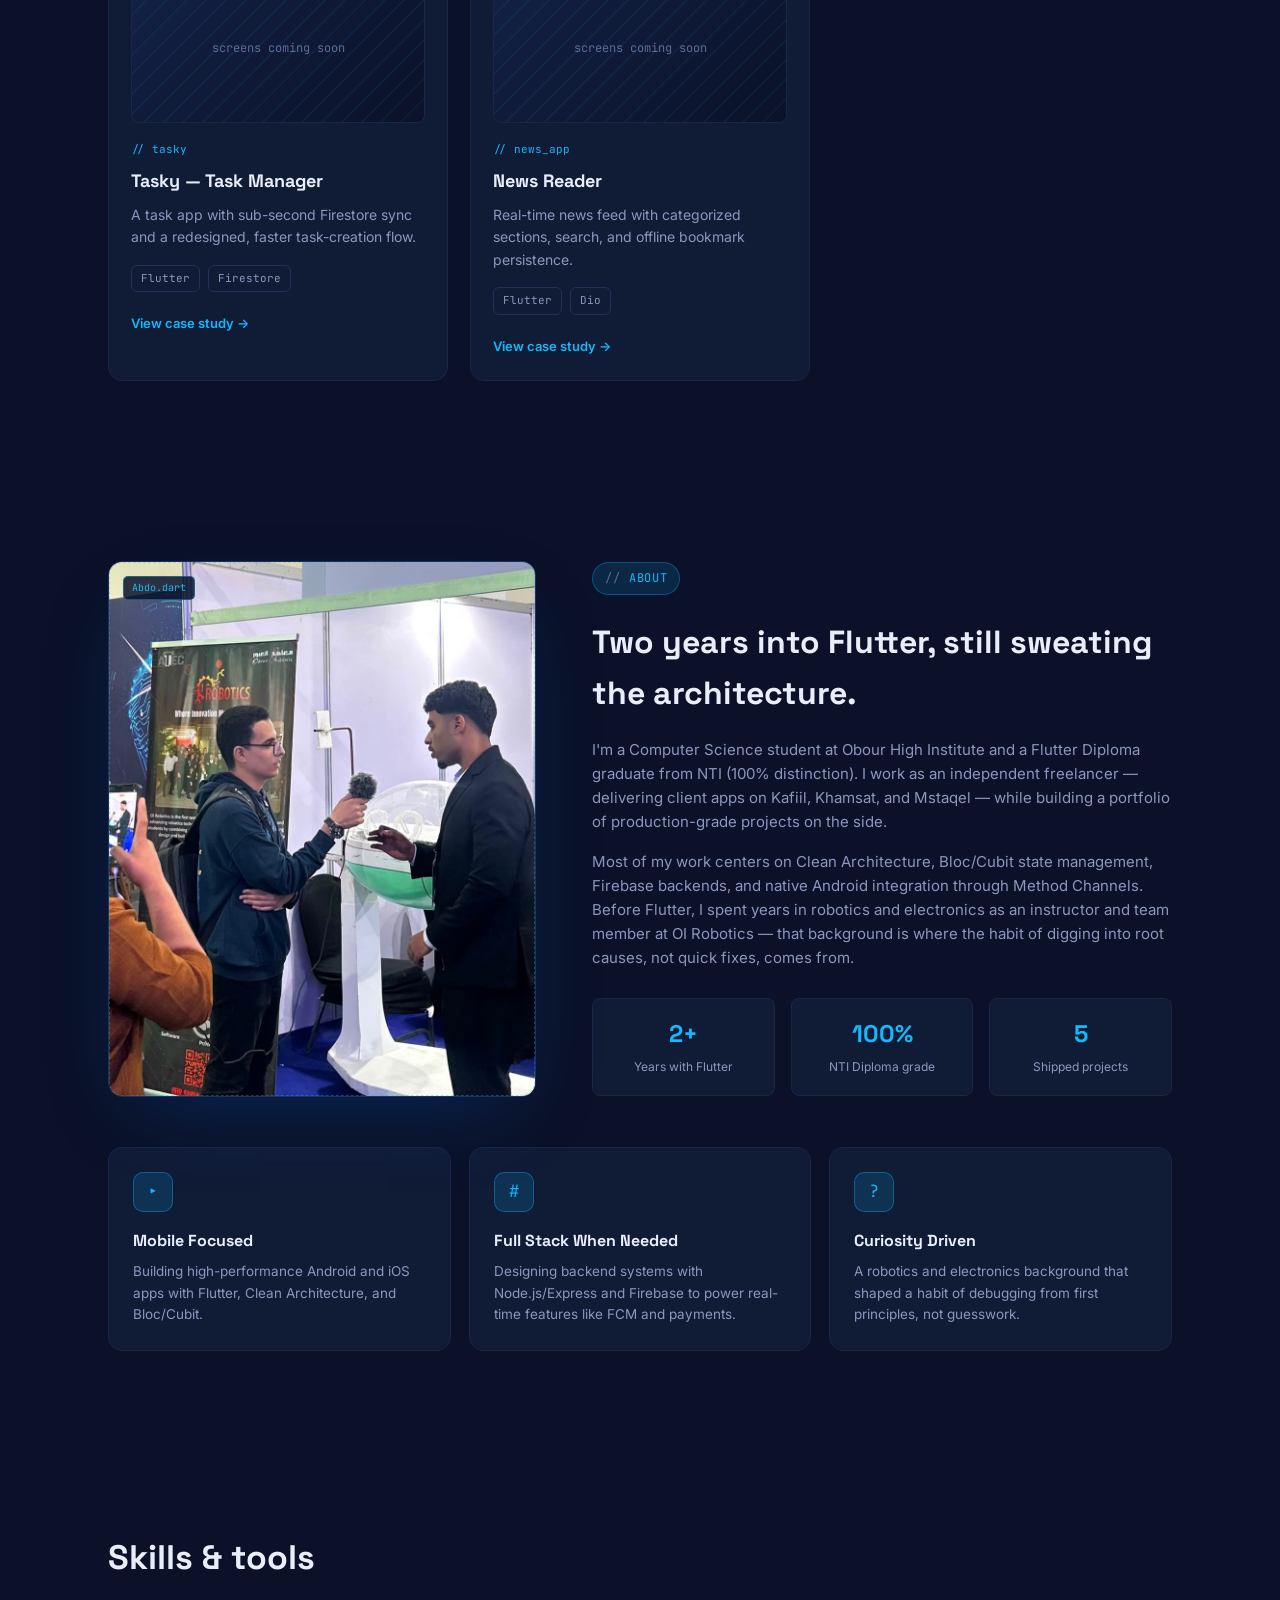
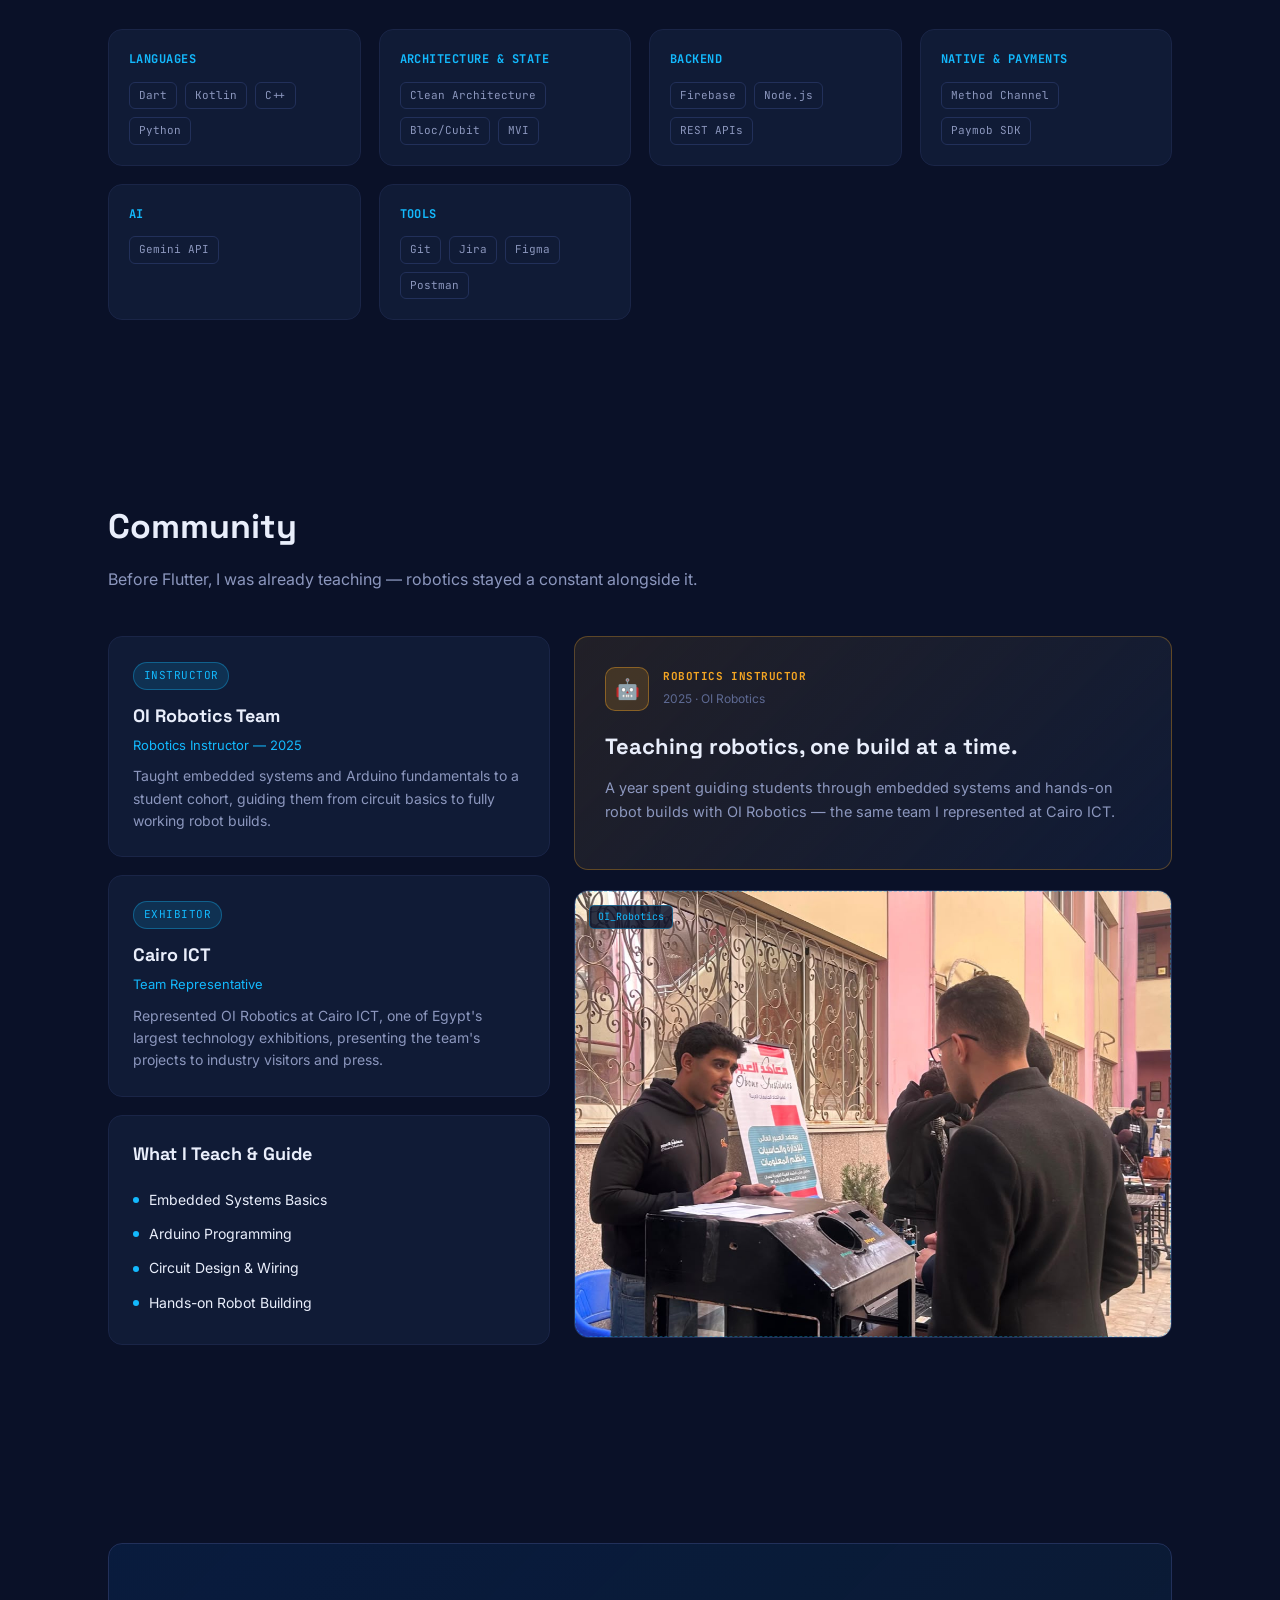
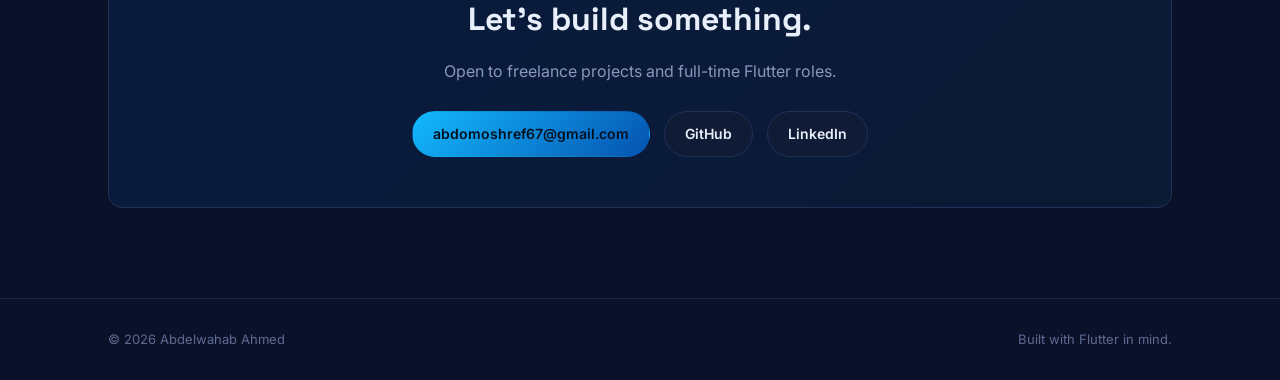
==== commit 0438b0fd: "added video" ====
--- a/index.html
+++ b/index.html
@@ -41,10 +41,11 @@
     <div>
       <div class="phone-mock">
         <span class="inspector-tag">Scaffold</span>
-        <div class="phone-screen">
-          <div>flutter run</div>
-          <div style="color:var(--sky)">building widget tree…</div>
-        </div>
+        <div class="phone-screen" style="padding:0;">
+           <video autoplay muted loop playsinline style="width:100%; height:100%; object-fit:cover; border-radius:26px;">
+           <source src="assets/videos/demo.mp4" type="video/mp4">
+  </video>
+</div>
       </div>
     </div>
   </div>
--- a/styles.css
+++ b/styles.css
@@ -254,9 +254,9 @@
 
 .community-photo{
   position:relative; border-radius: var(--radius); overflow:hidden;
-  border:1px solid var(--border); max-height:420px;
-}
-.community-photo img{ width:100%; height:100%; object-fit:cover; display:block; }
+  border:1px solid var(--border); aspect-ratio: 4/3;
+}
+.community-photo img{ width:100%; height:100%; object-fit:cover; object-position: center 15%; display:block; }
 .community-photo::after{
   content:""; position:absolute; inset:0; border-radius:var(--radius);
   border: 1.5px dashed rgba(19,185,253,0.35); pointer-events:none;
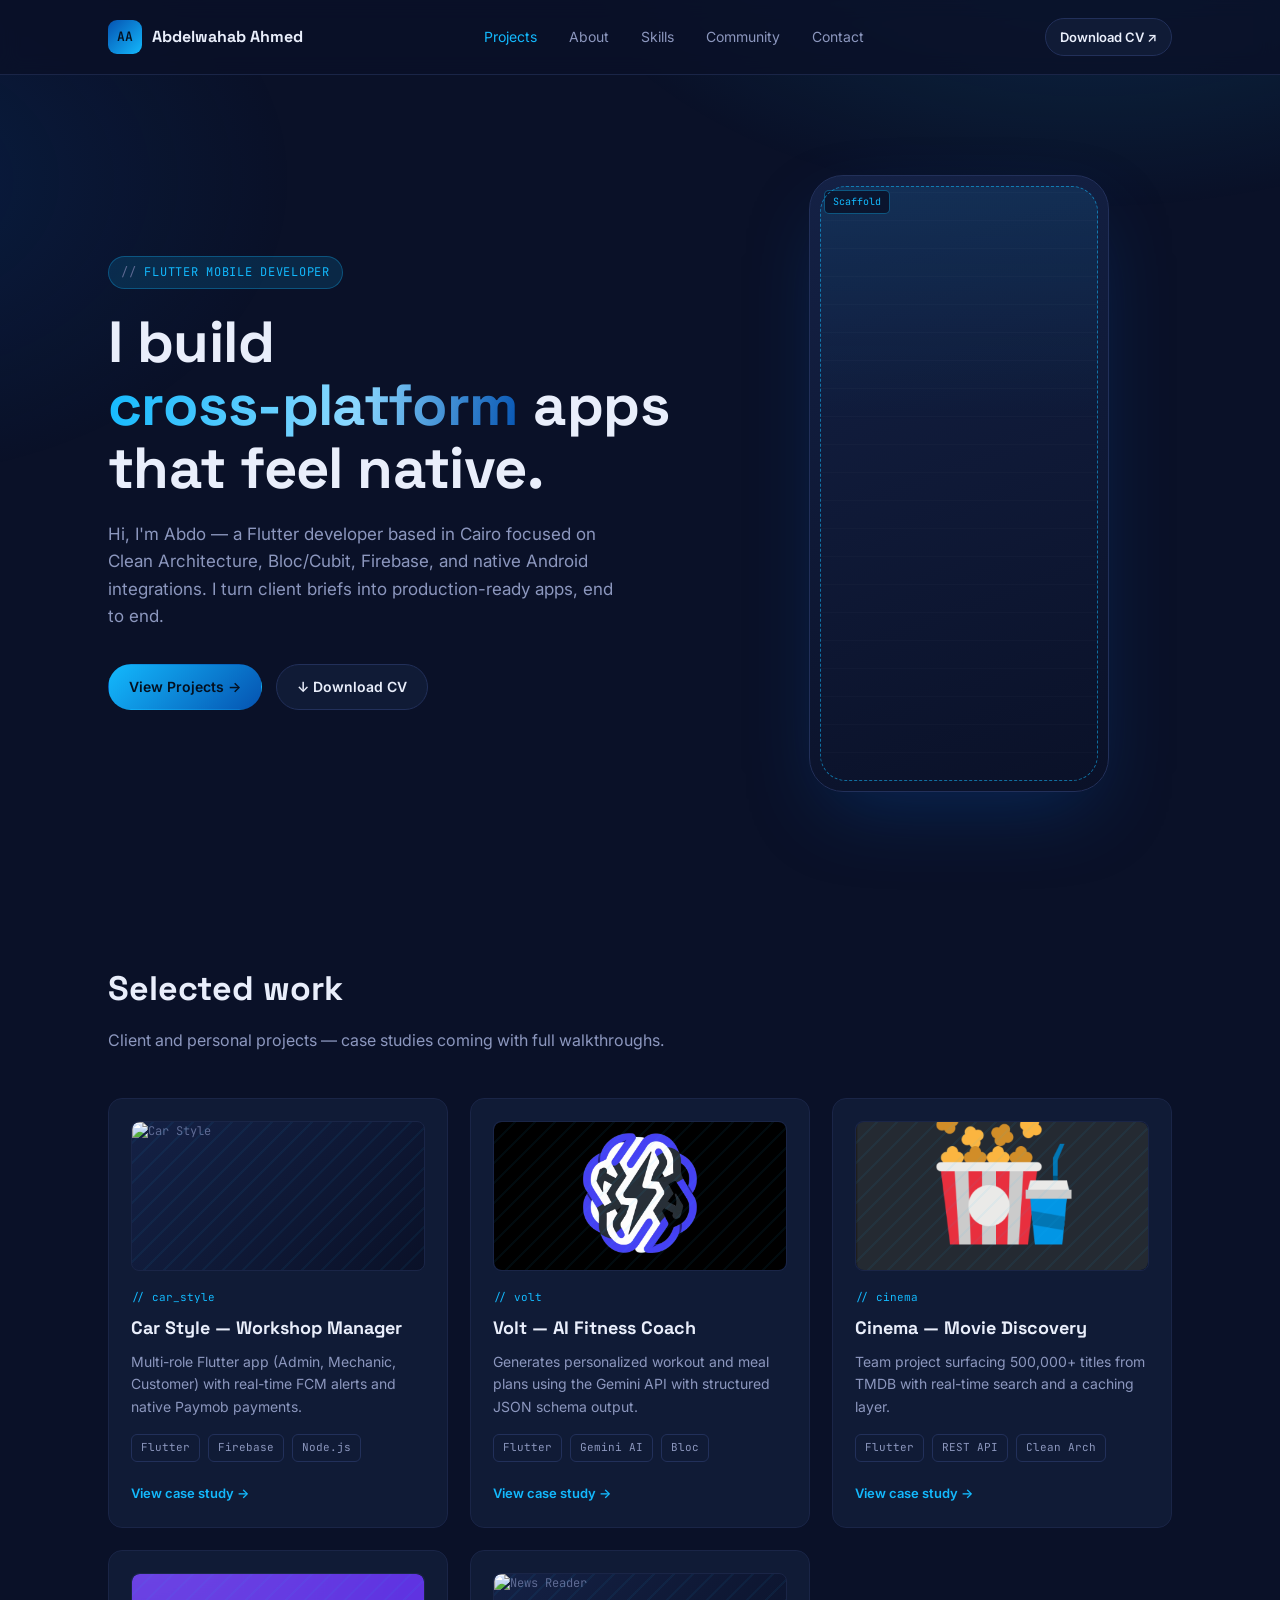
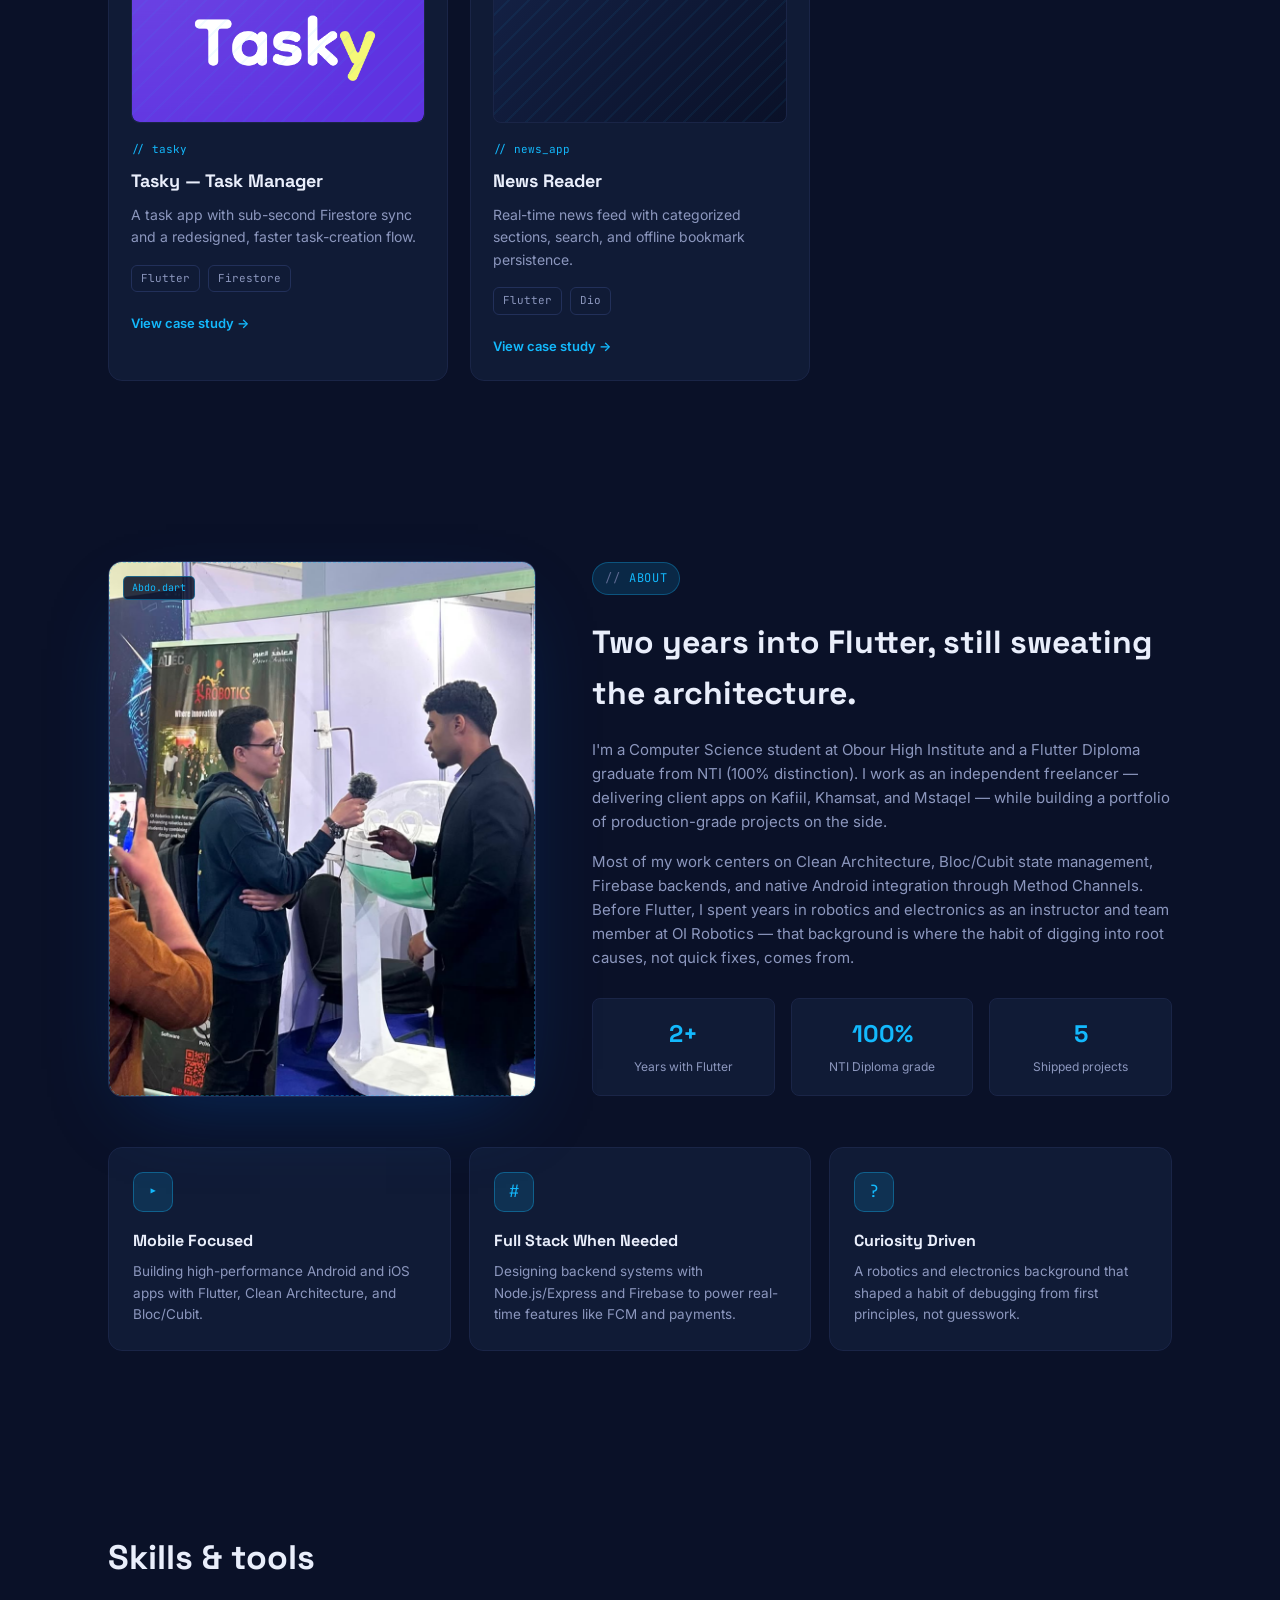
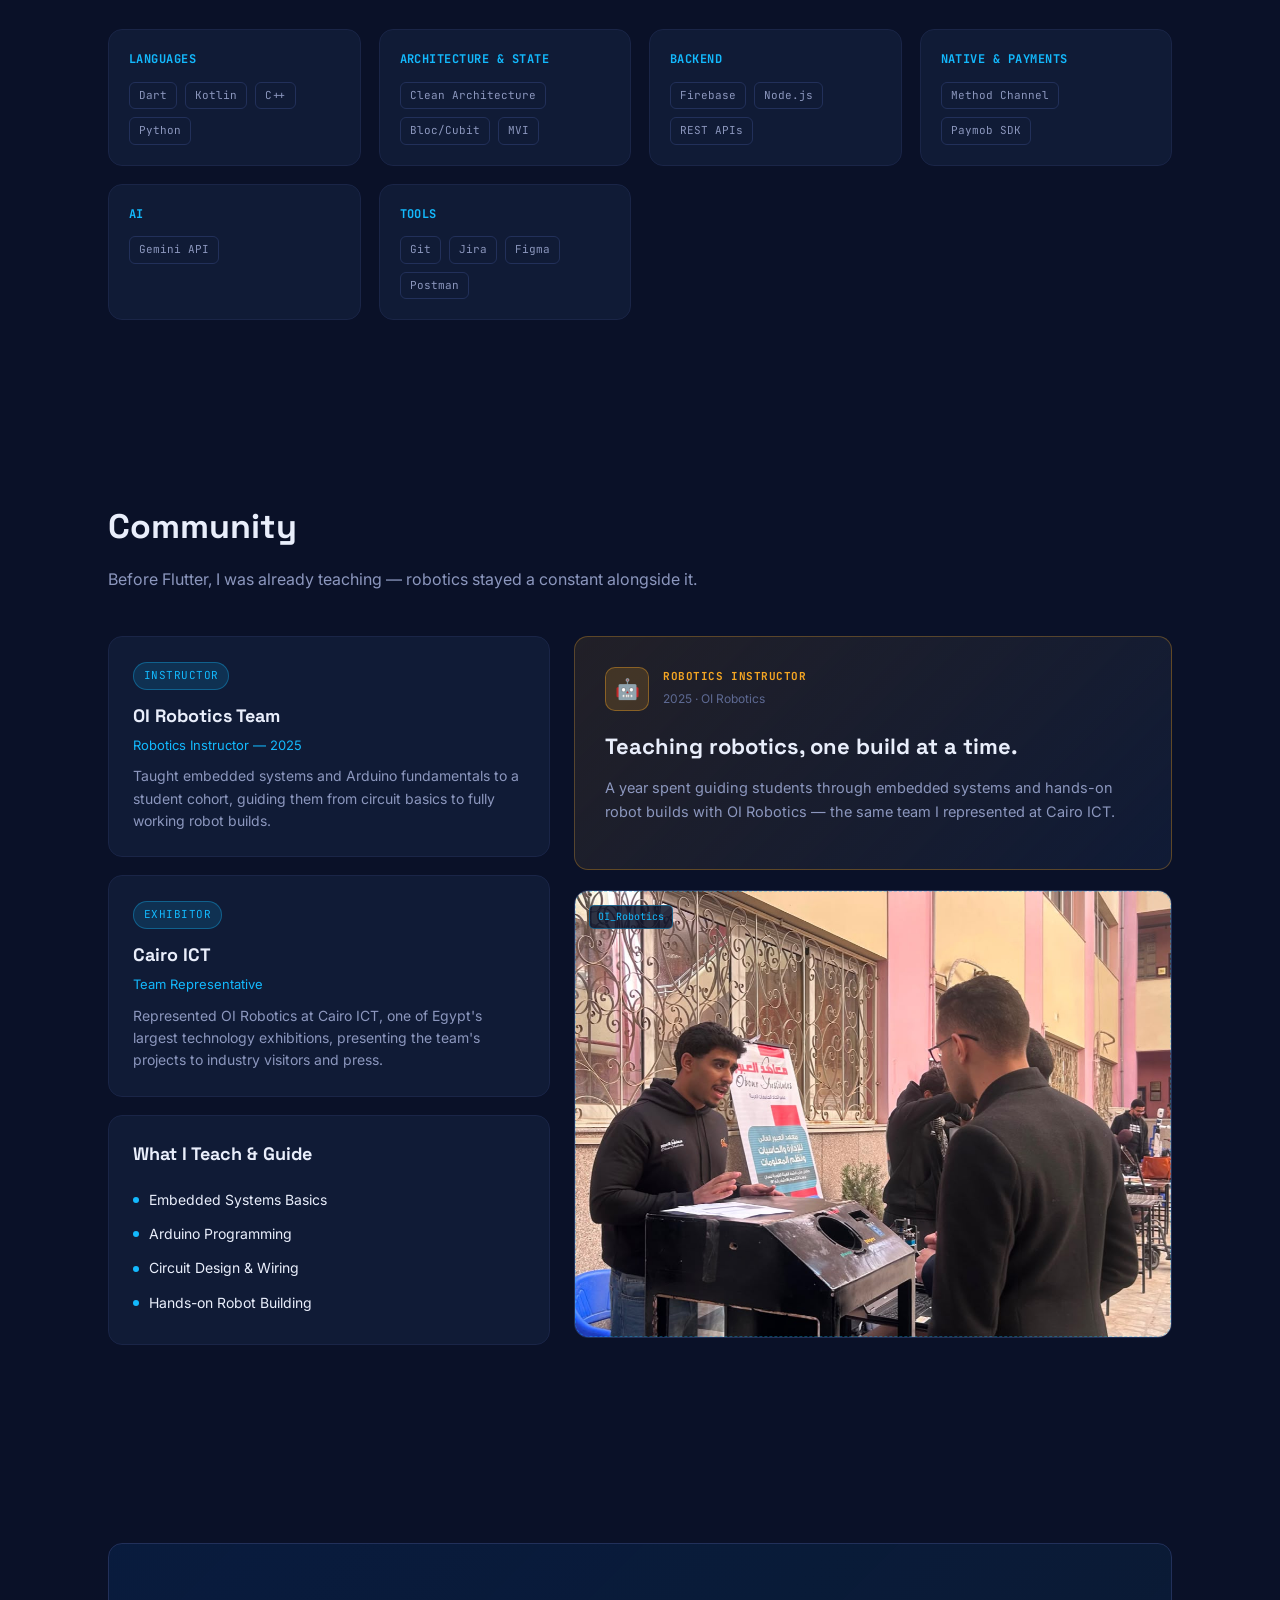
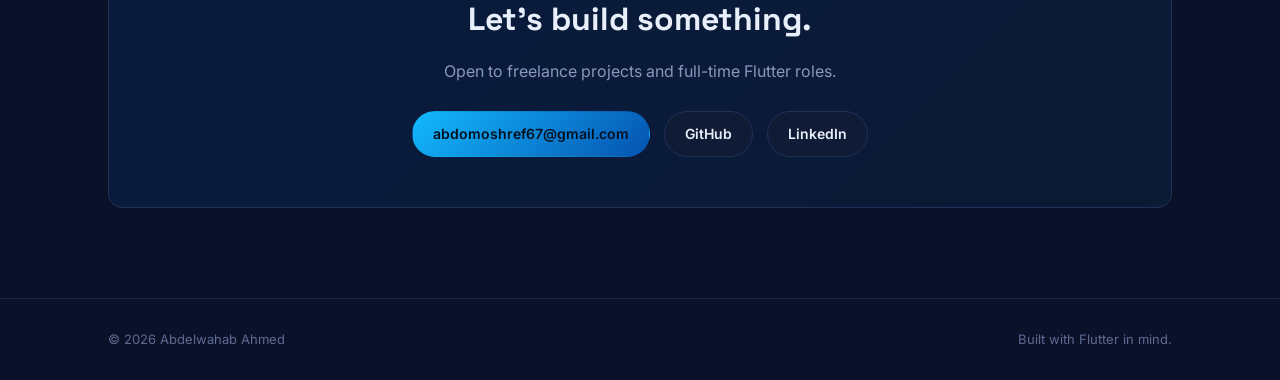
==== commit 79bcff1a: "added porject icons" ====
--- a/index.html
+++ b/index.html
@@ -43,7 +43,7 @@
         <span class="inspector-tag">Scaffold</span>
         <div class="phone-screen" style="padding:0;">
            <video autoplay muted loop playsinline style="width:100%; height:100%; object-fit:cover; border-radius:26px;">
-           <source src="assets/videos/demo.mp4" type="video/mp4">
+           <source src="assets/demo.mp4" type="video/mp4">
   </video>
 </div>
       </div>
@@ -60,8 +60,7 @@
     <div class="grid-projects">
 
       <div class="card">
-        <div class="card-thumb">screens coming soon</div>
-        <span class="card-tag">// car_style</span>
+<div class="card-thumb"><img src="assets/thumbs/Car_style_icon.png" alt="Car Style" style="width:100%;height:100%;object-fit:cover;border-radius:8px;"></div>        <span class="card-tag">// car_style</span>
         <h3>Car Style — Workshop Manager</h3>
         <p>Multi-role Flutter app (Admin, Mechanic, Customer) with real-time FCM alerts and native Paymob payments.</p>
         <div class="chip-row">
@@ -71,8 +70,7 @@
       </div>
 
       <div class="card">
-        <div class="card-thumb">screens coming soon</div>
-        <span class="card-tag">// volt</span>
+<div class="card-thumb"><img src="assets/Volt_icon.png" alt="VOLT" style="width:100%;height:100%;object-fit:cover;border-radius:8px;"></div>        <span class="card-tag">// volt</span>
         <h3>Volt — AI Fitness Coach</h3>
         <p>Generates personalized workout and meal plans using the Gemini API with structured JSON schema output.</p>
         <div class="chip-row">
@@ -82,7 +80,7 @@
       </div>
 
       <div class="card">
-        <div class="card-thumb">screens coming soon</div>
+        <div class="card-thumb"><img src="assets/Cinema_icon.png" alt="Cinema" style="width:100%;height:100%;object-fit:cover;border-radius:8px;"></div>
         <span class="card-tag">// cinema</span>
         <h3>Cinema — Movie Discovery</h3>
         <p>Team project surfacing 500,000+ titles from TMDB with real-time search and a caching layer.</p>
@@ -93,7 +91,7 @@
       </div>
 
       <div class="card">
-        <div class="card-thumb">screens coming soon</div>
+       <div class="card-thumb"><img src="assets/Tasky_icon.png" alt="Tasky" style="width:100%;height:100%;object-fit:cover;border-radius:8px;"></div>
         <span class="card-tag">// tasky</span>
         <h3>Tasky — Task Manager</h3>
         <p>A task app with sub-second Firestore sync and a redesigned, faster task-creation flow.</p>
@@ -104,7 +102,7 @@
       </div>
 
       <div class="card">
-        <div class="card-thumb">screens coming soon</div>
+        <div class="card-thumb"><img src="assets/News_icon.png" alt="News Reader" style="width:100%;height:100%;object-fit:cover;border-radius:8px;"></div>
         <span class="card-tag">// news_app</span>
         <h3>News Reader</h3>
         <p>Real-time news feed with categorized sections, search, and offline bookmark persistence.</p>
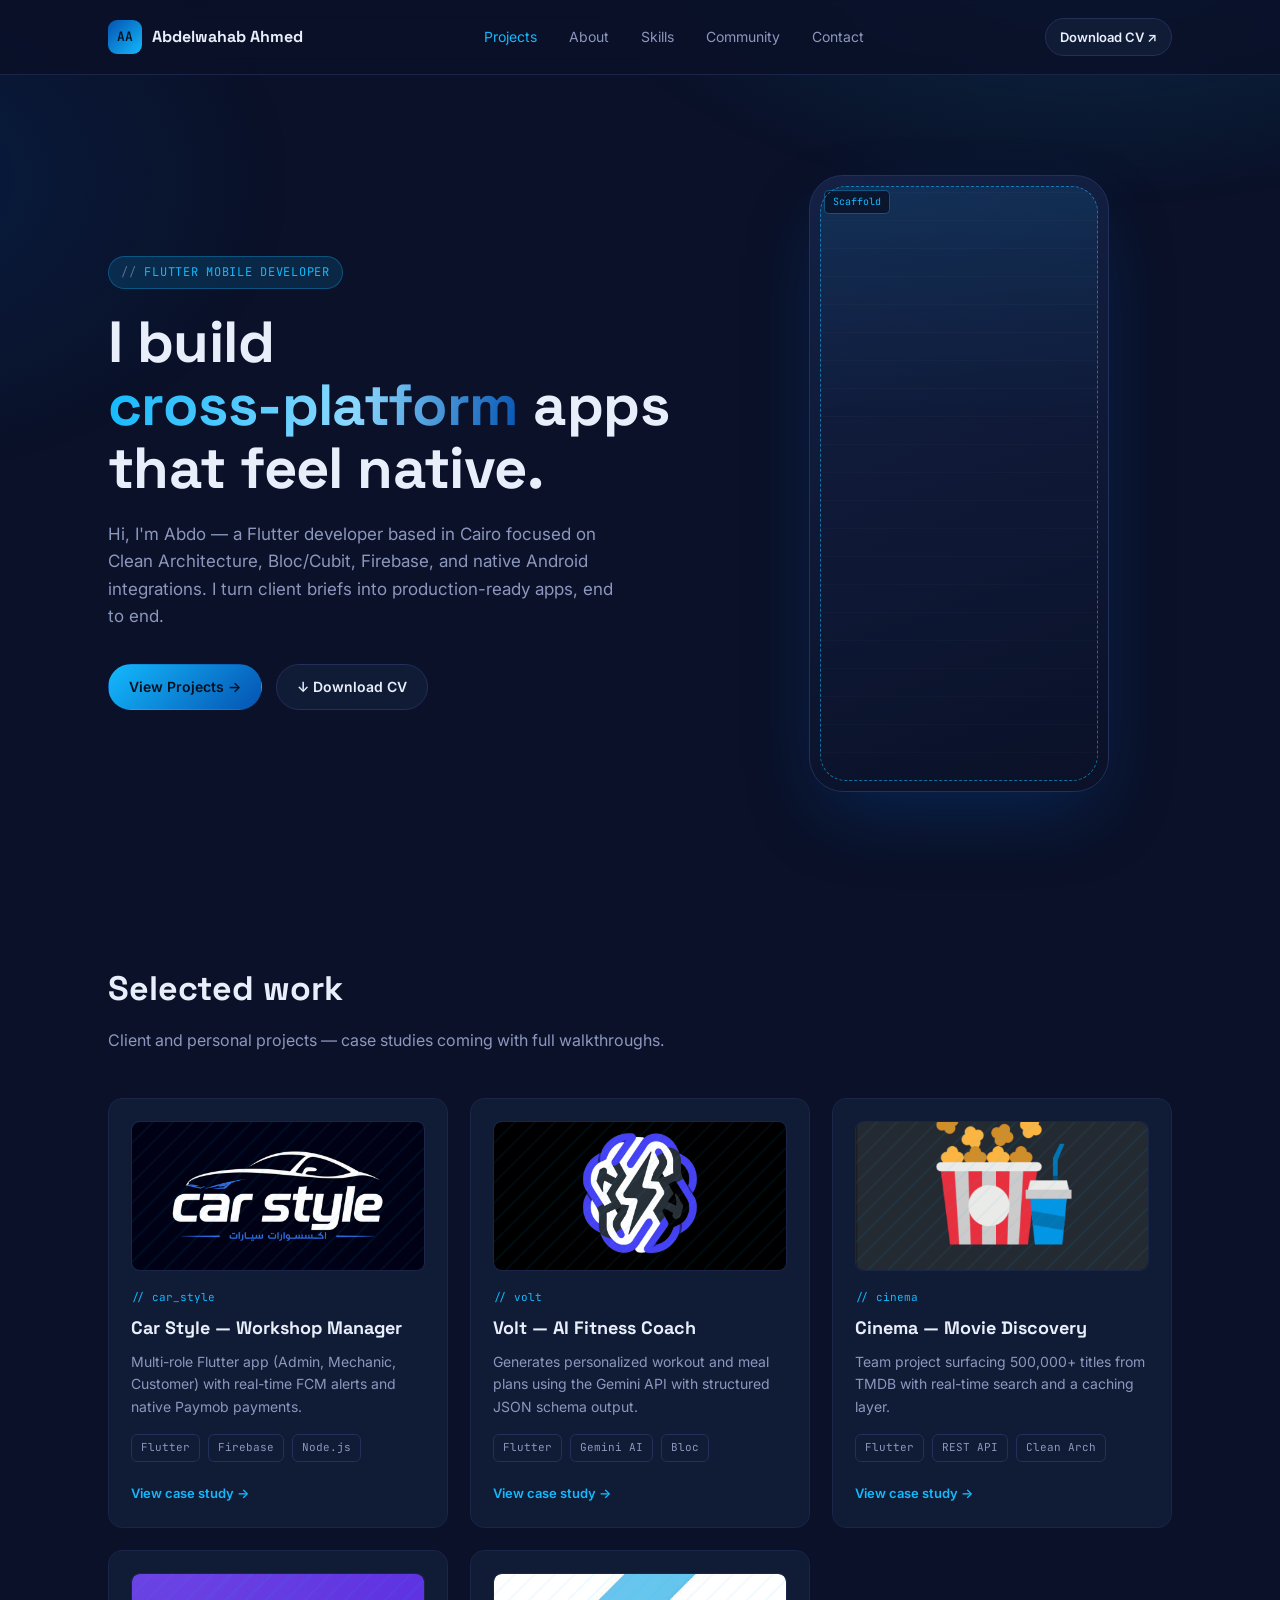
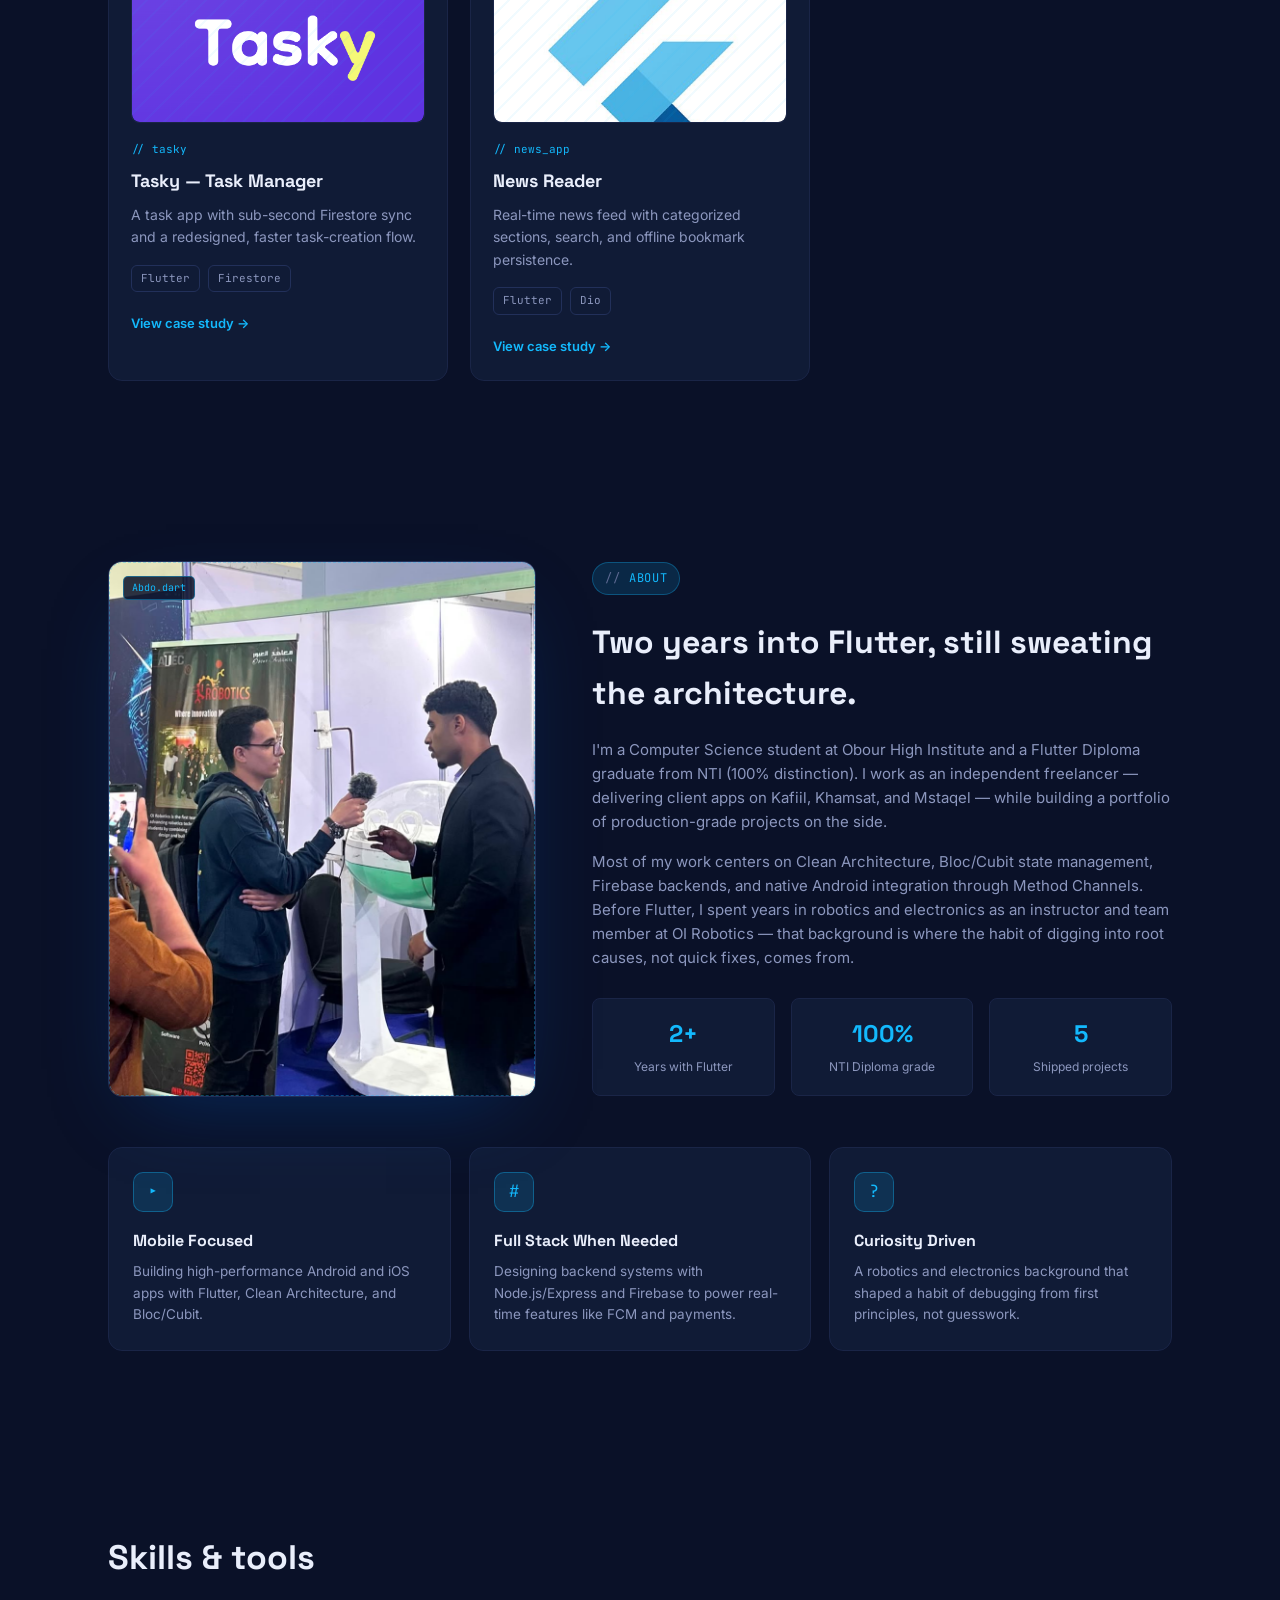
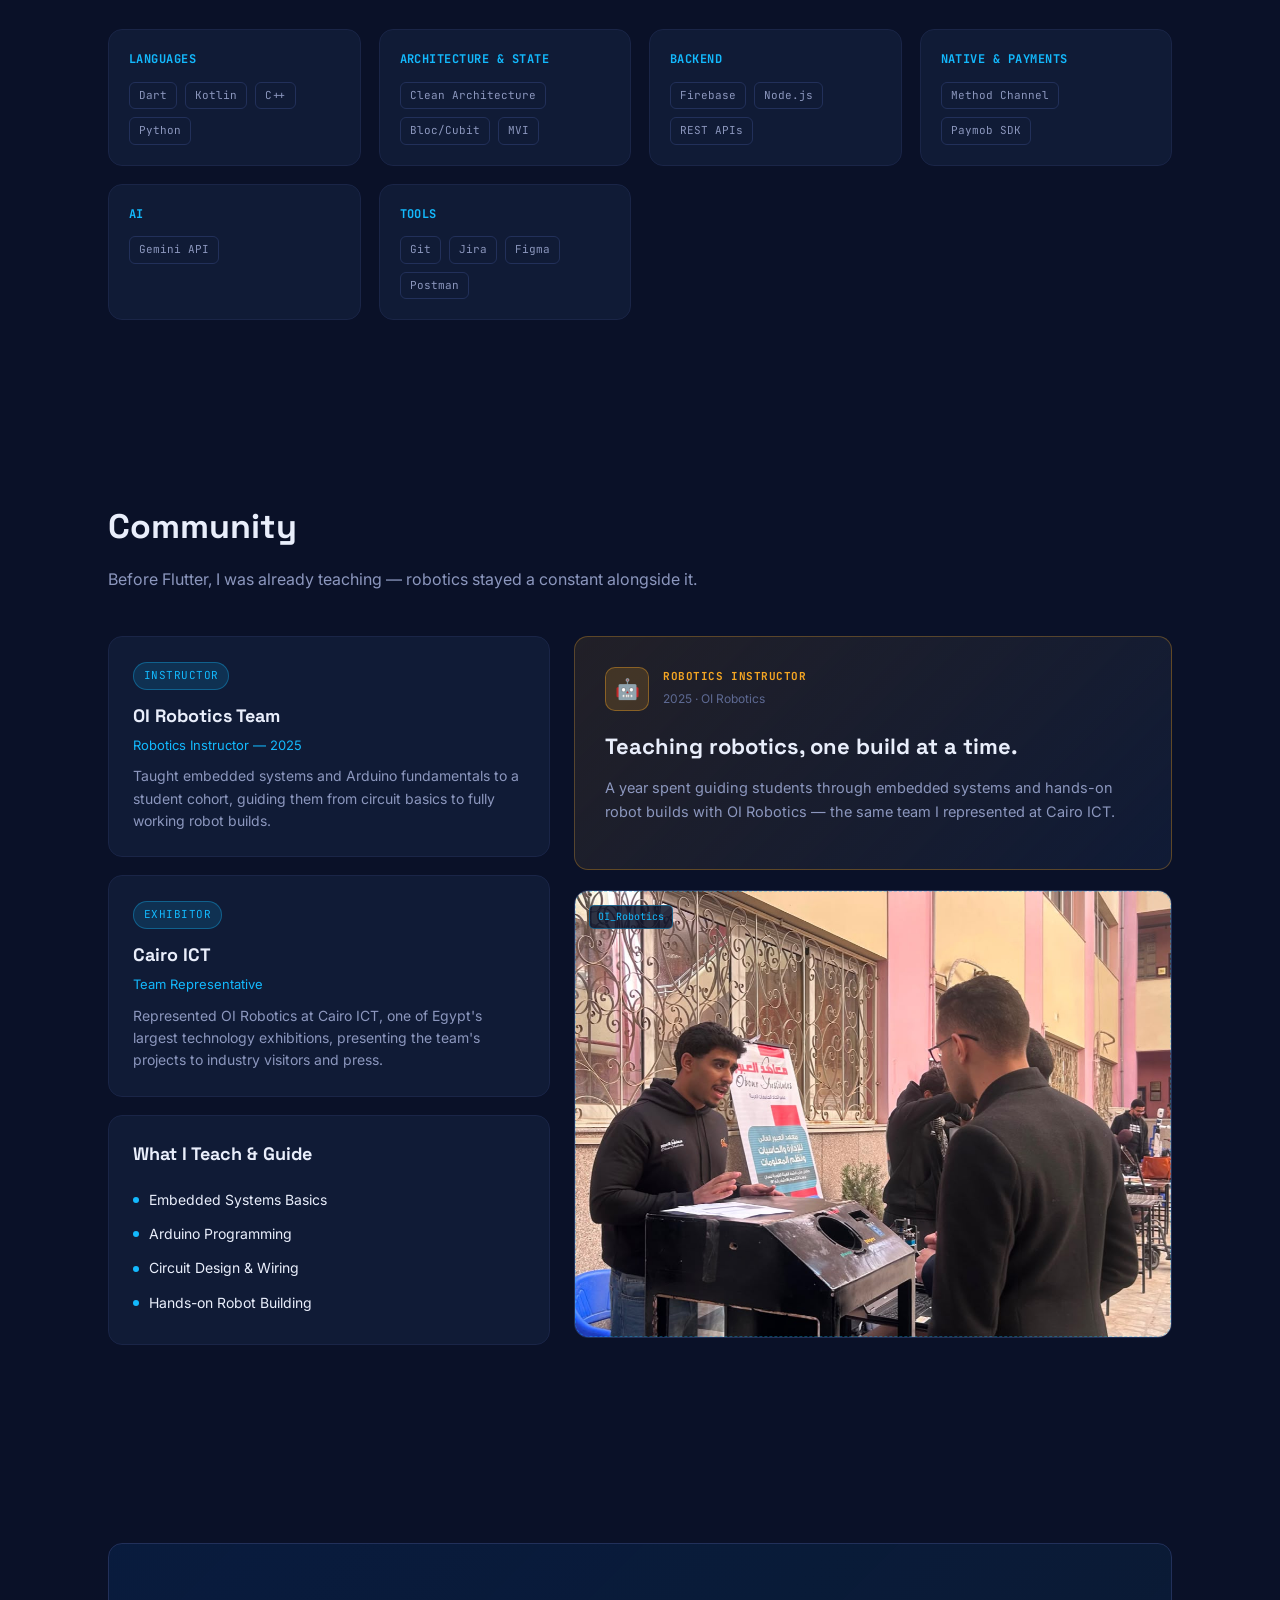
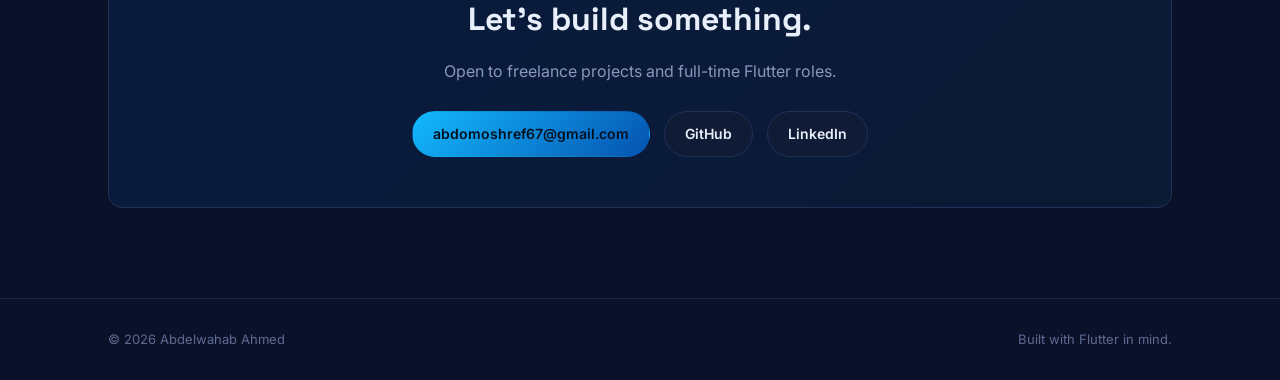
==== commit 69b0a2c1: "added porject icons" ====
--- a/index.html
+++ b/index.html
@@ -60,7 +60,7 @@
     <div class="grid-projects">
 
       <div class="card">
-<div class="card-thumb"><img src="assets/thumbs/Car_style_icon.png" alt="Car Style" style="width:100%;height:100%;object-fit:cover;border-radius:8px;"></div>        <span class="card-tag">// car_style</span>
+<div class="card-thumb"><img src="assets/Car_style_icon.png" alt="Car Style" style="width:100%;height:100%;object-fit:cover;border-radius:8px;"></div>        <span class="card-tag">// car_style</span>
         <h3>Car Style — Workshop Manager</h3>
         <p>Multi-role Flutter app (Admin, Mechanic, Customer) with real-time FCM alerts and native Paymob payments.</p>
         <div class="chip-row">
@@ -102,7 +102,7 @@
       </div>
 
       <div class="card">
-        <div class="card-thumb"><img src="assets/News_icon.png" alt="News Reader" style="width:100%;height:100%;object-fit:cover;border-radius:8px;"></div>
+        <div class="card-thumb"><img src="assets/Flutter_icon.png" alt="News Reader" style="width:100%;height:100%;object-fit:cover;border-radius:8px;"></div>
         <span class="card-tag">// news_app</span>
         <h3>News Reader</h3>
         <p>Real-time news feed with categorized sections, search, and offline bookmark persistence.</p>
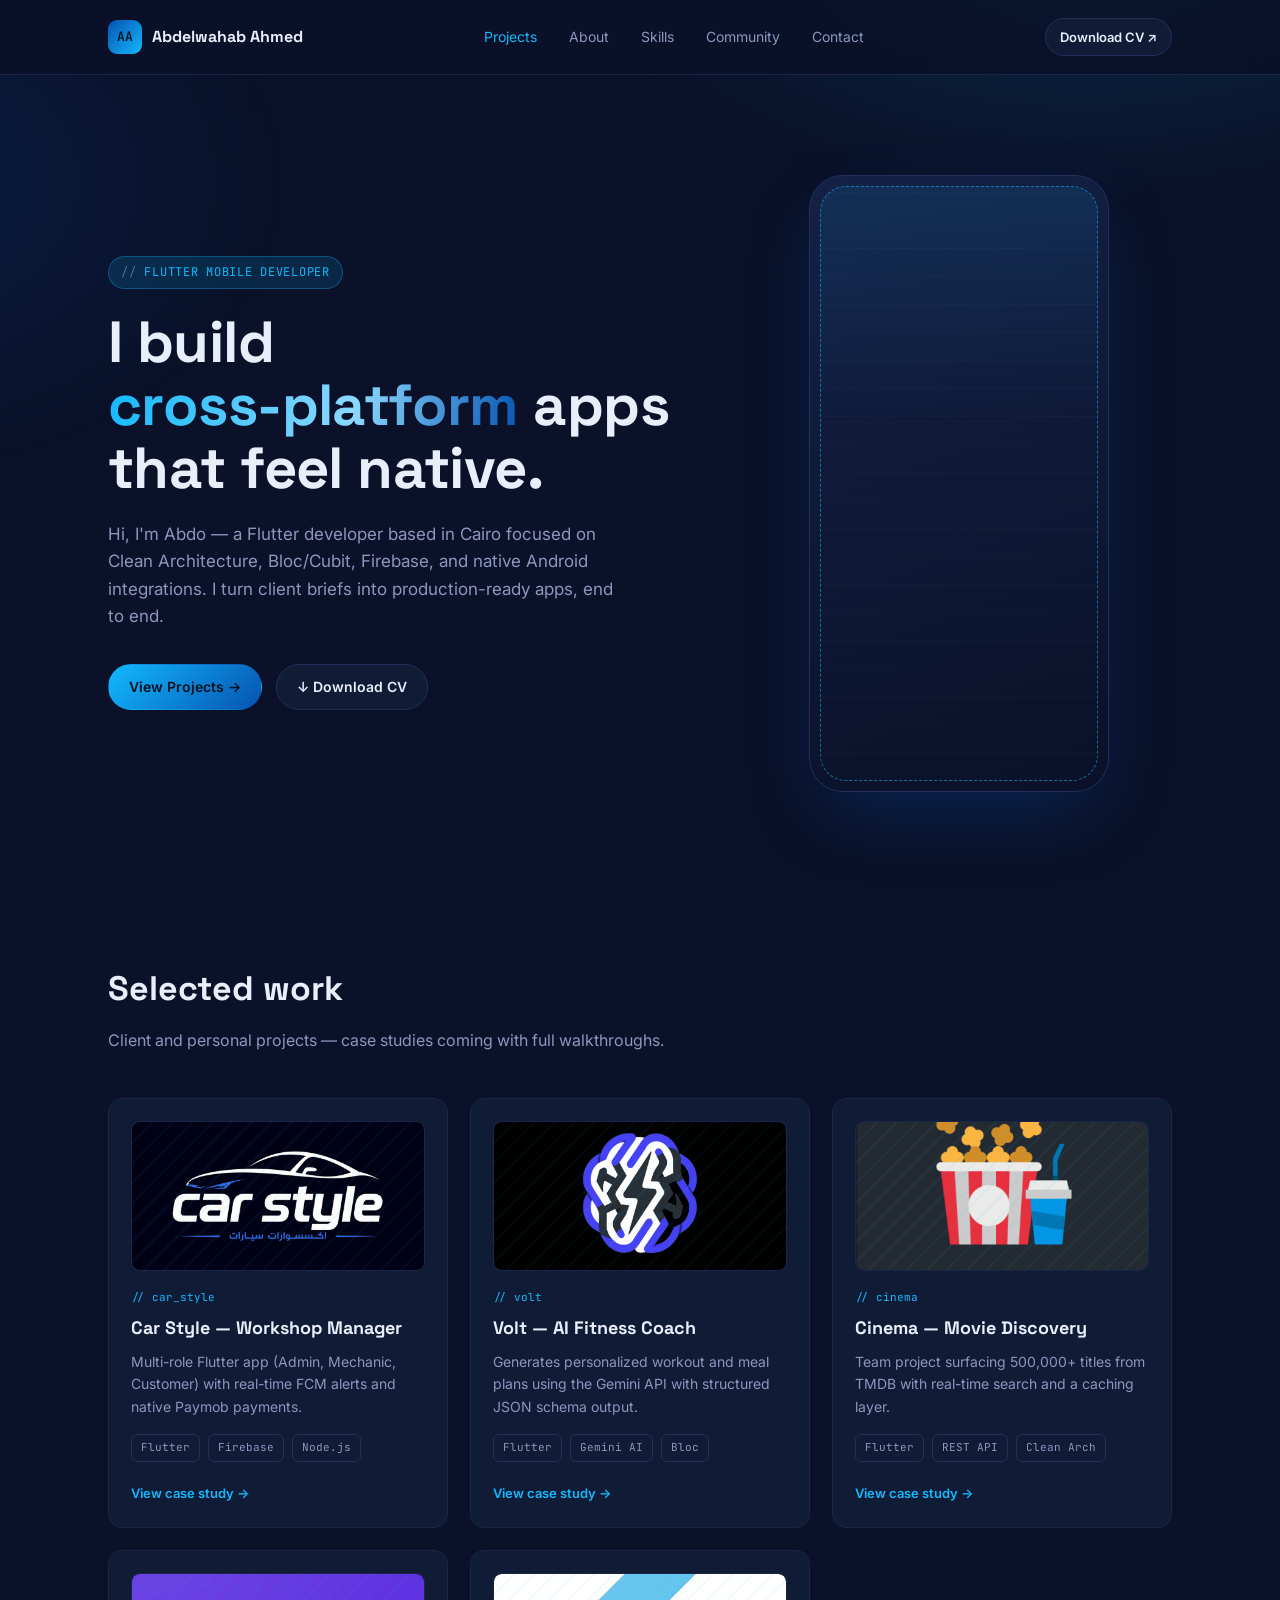
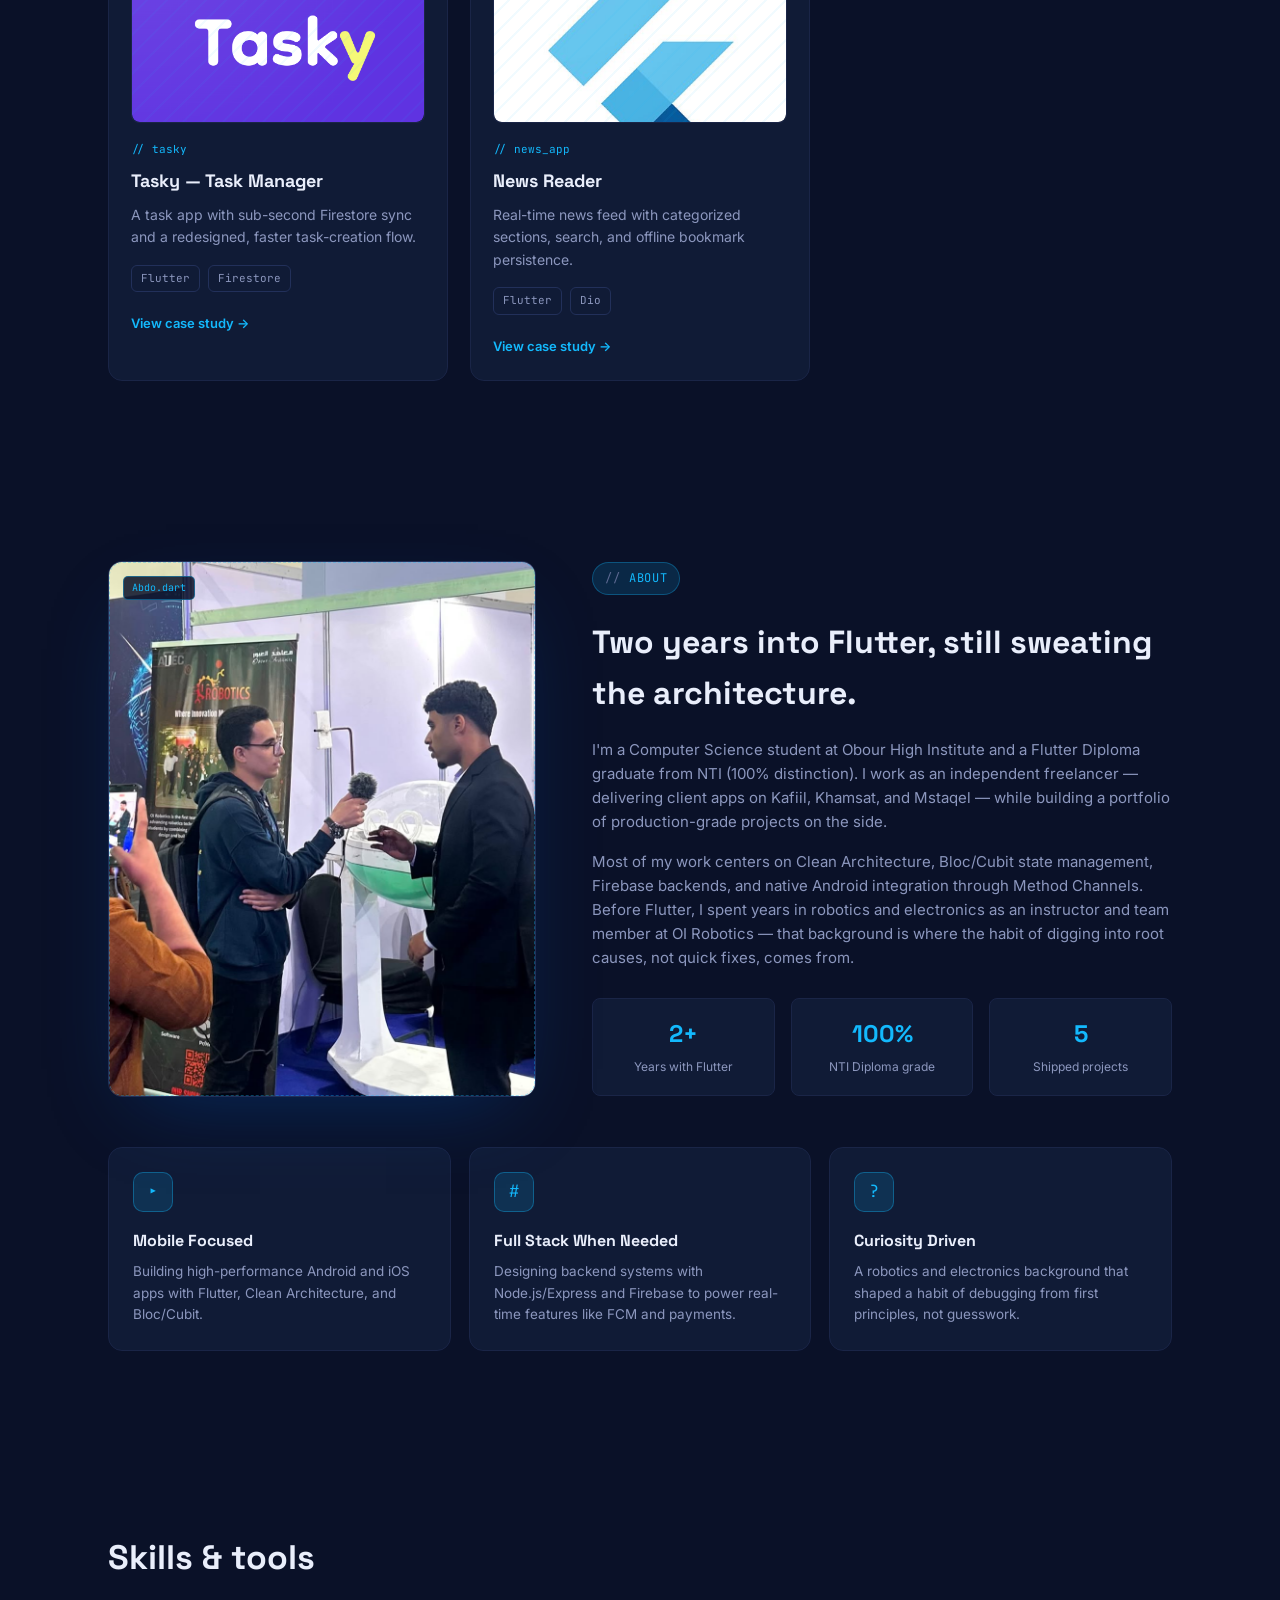
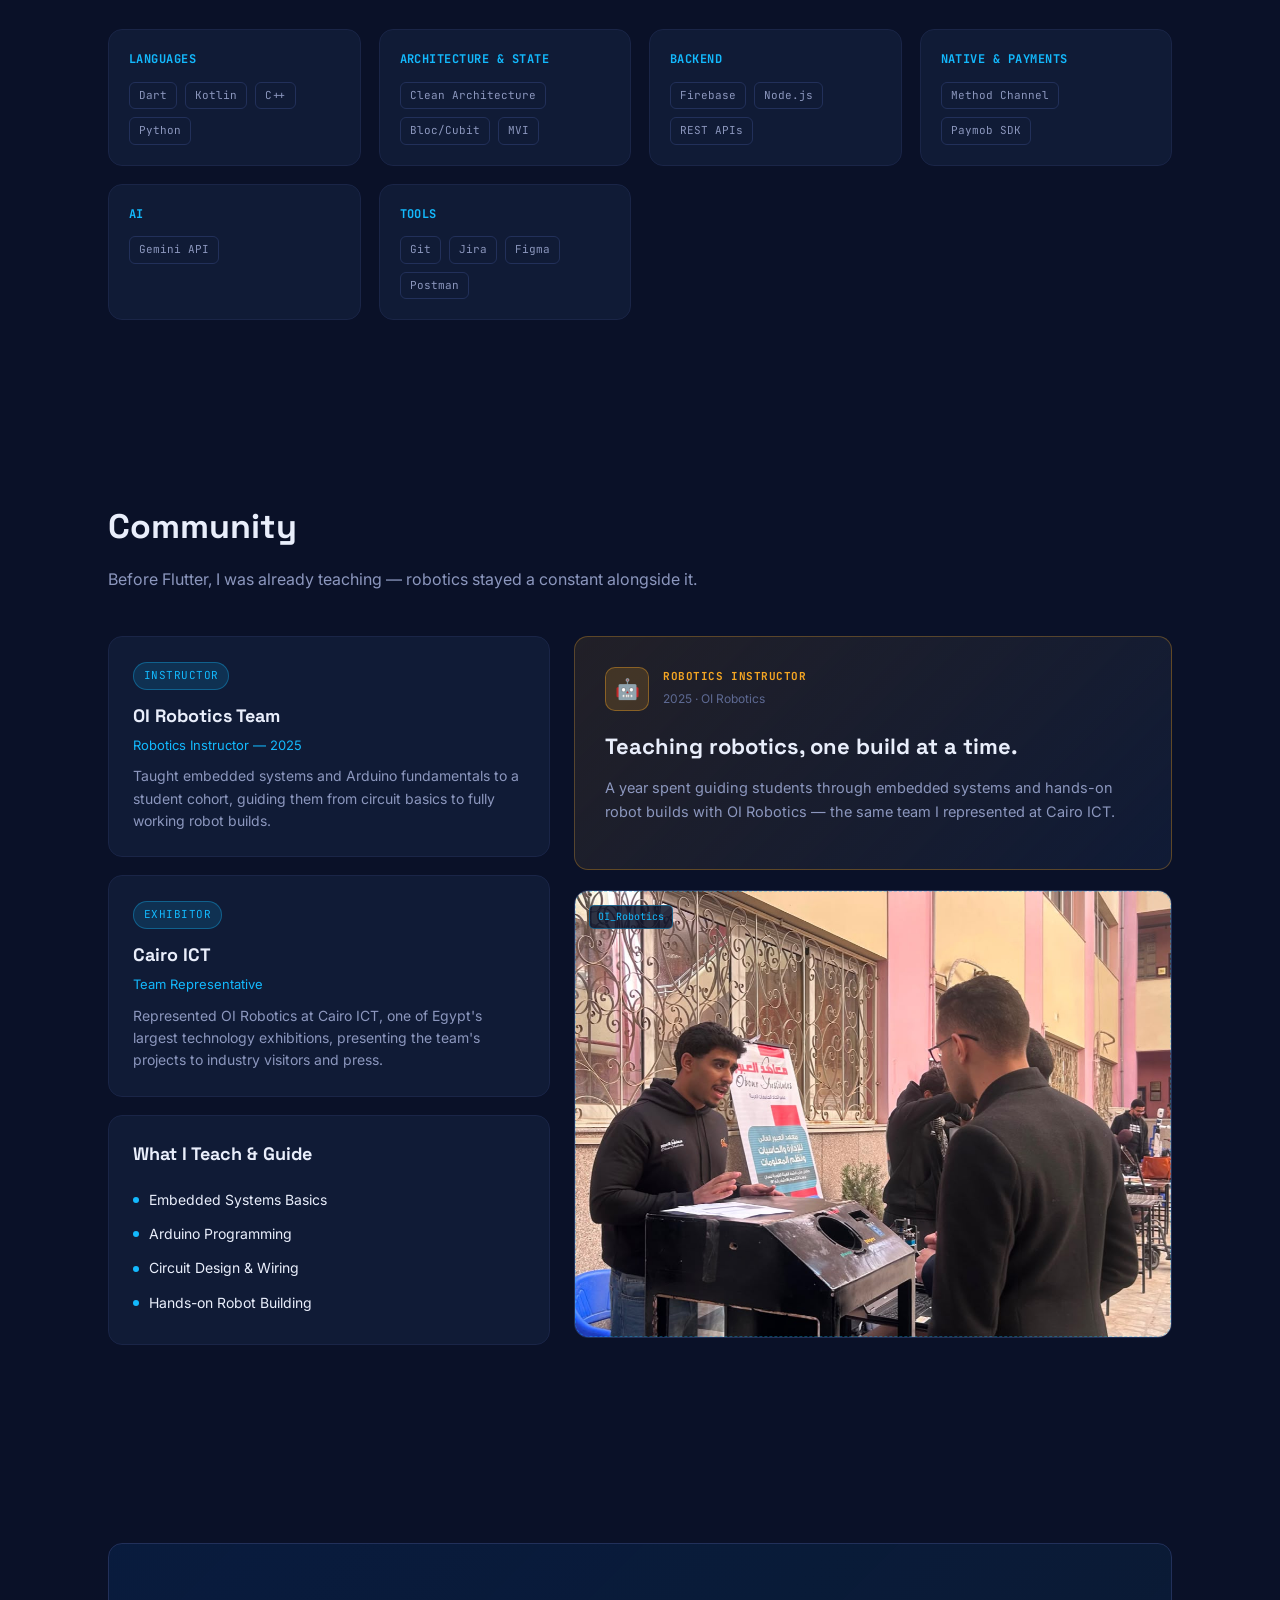
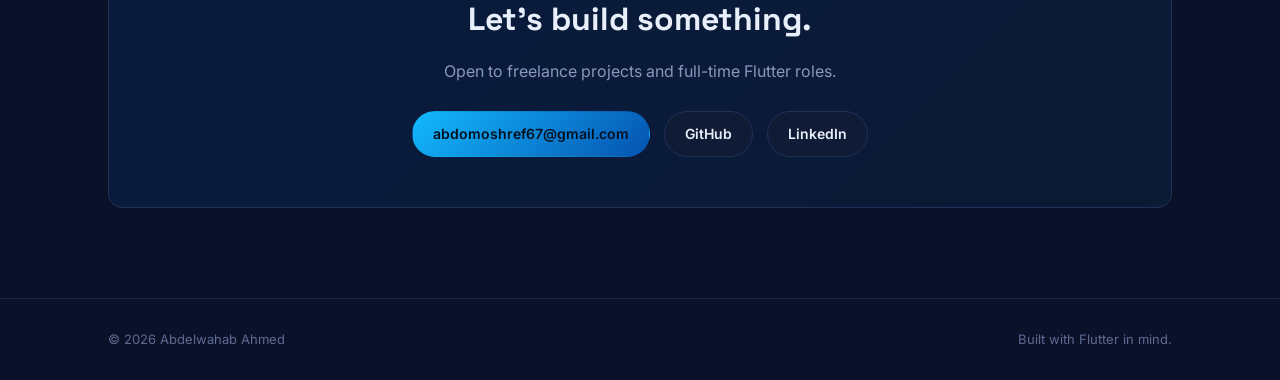
==== commit 306e6842: "removed inspector tags" ====
--- a/index.html
+++ b/index.html
@@ -40,7 +40,7 @@
     </div>
     <div>
       <div class="phone-mock">
-        <span class="inspector-tag">Scaffold</span>
+        
         <div class="phone-screen" style="padding:0;">
            <video autoplay muted loop playsinline style="width:100%; height:100%; object-fit:cover; border-radius:26px;">
            <source src="assets/demo.mp4" type="video/mp4">
